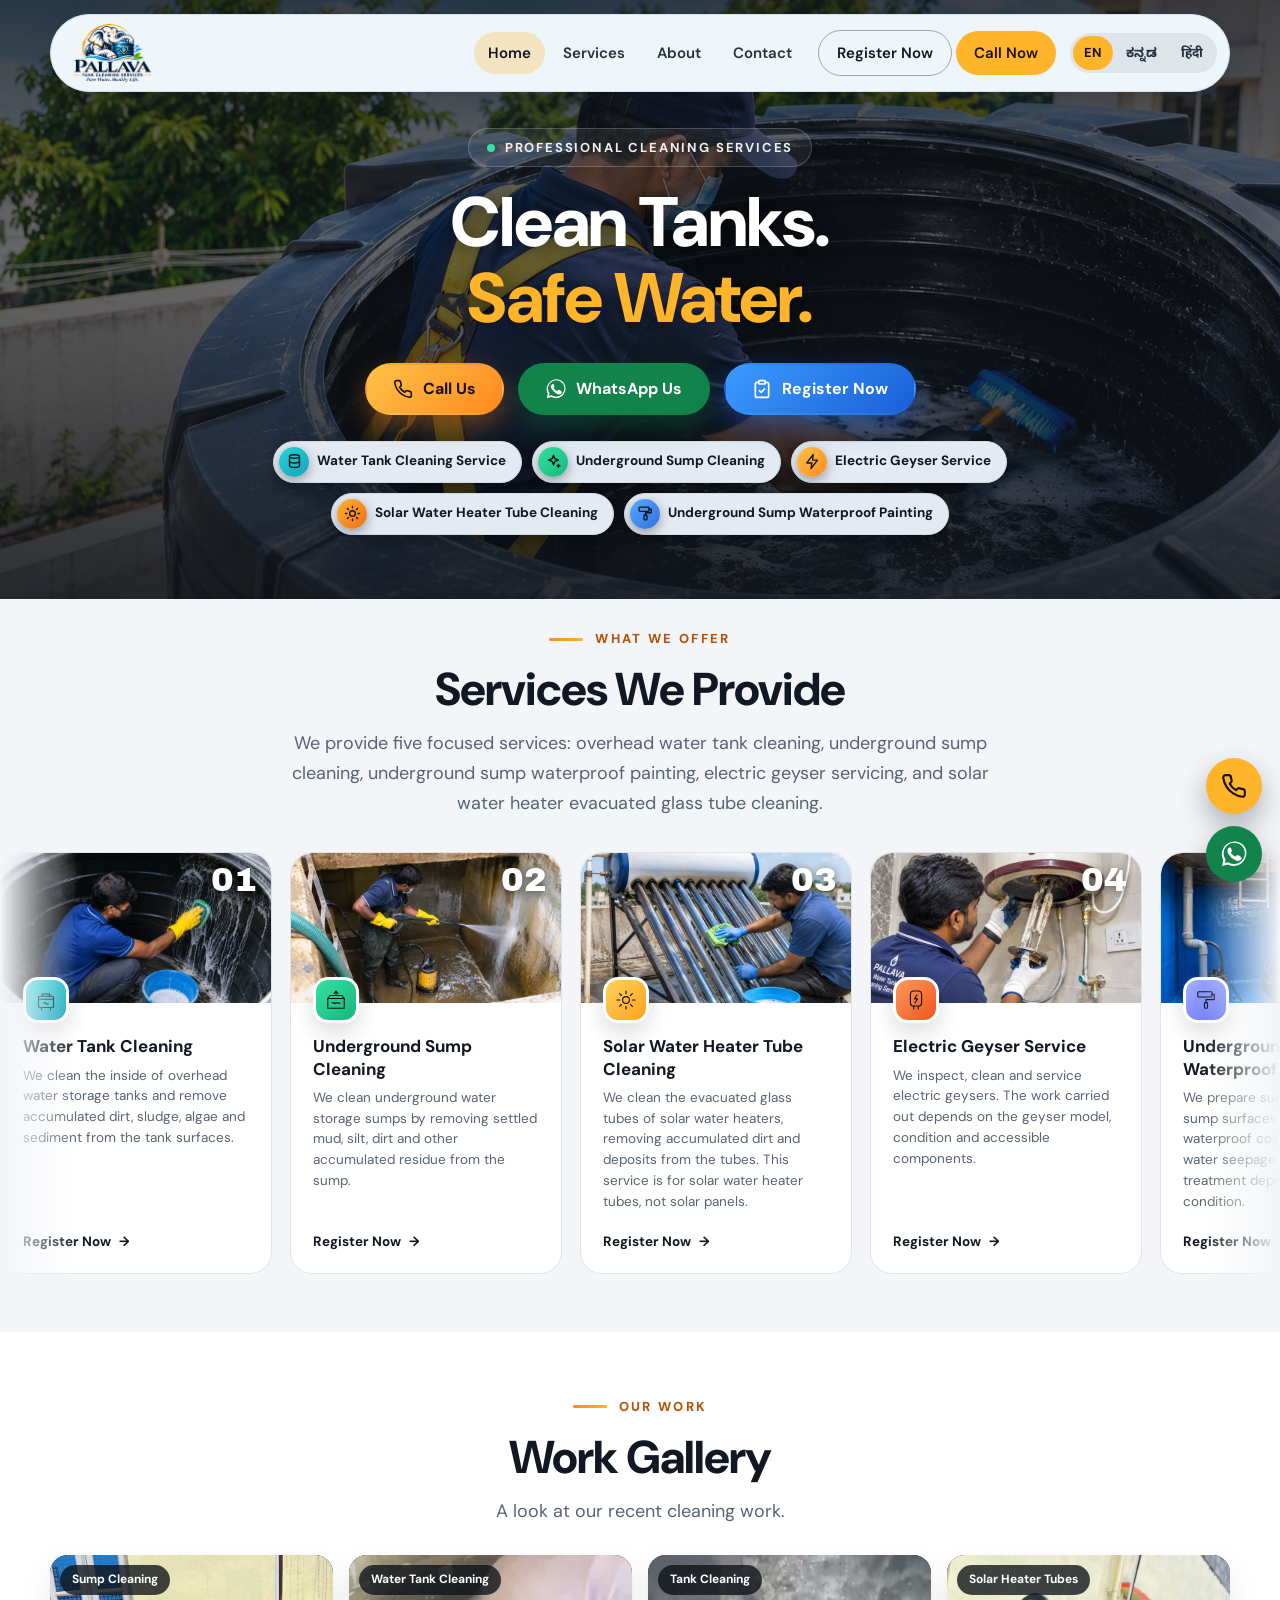
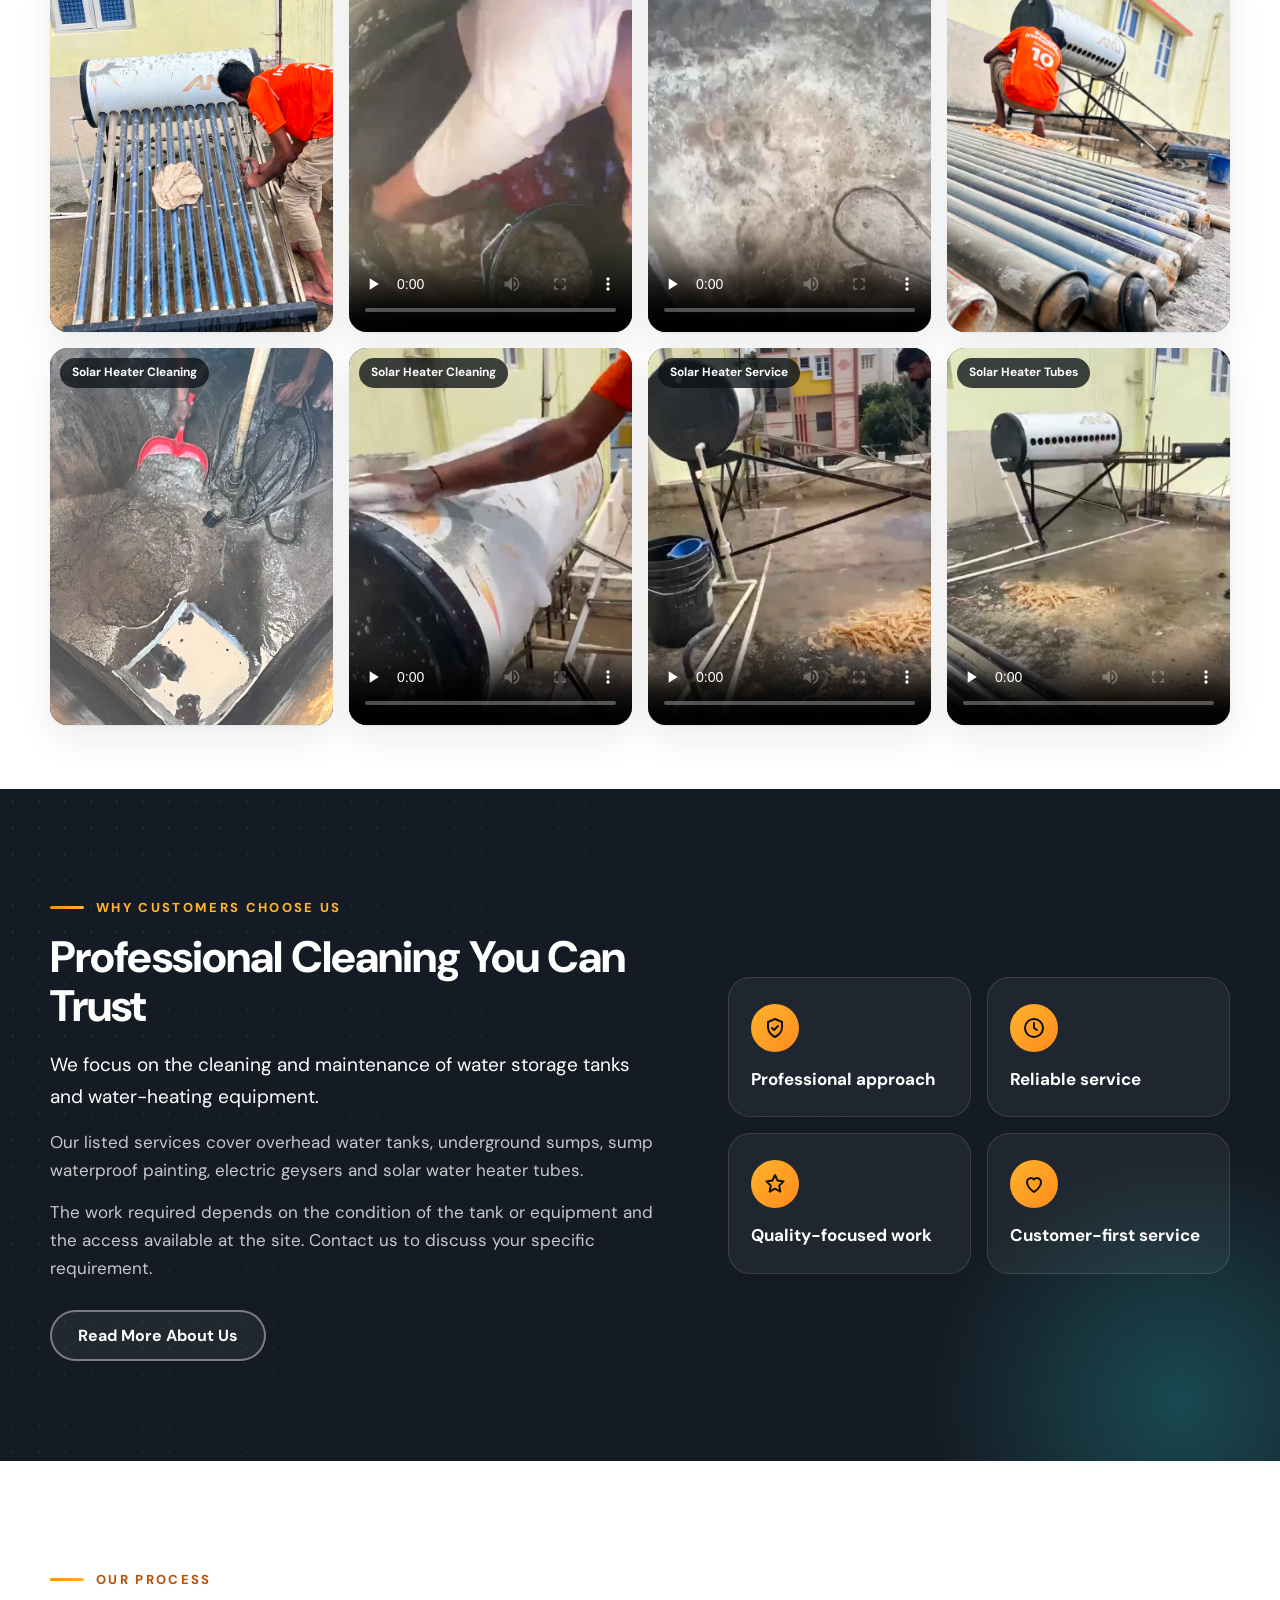
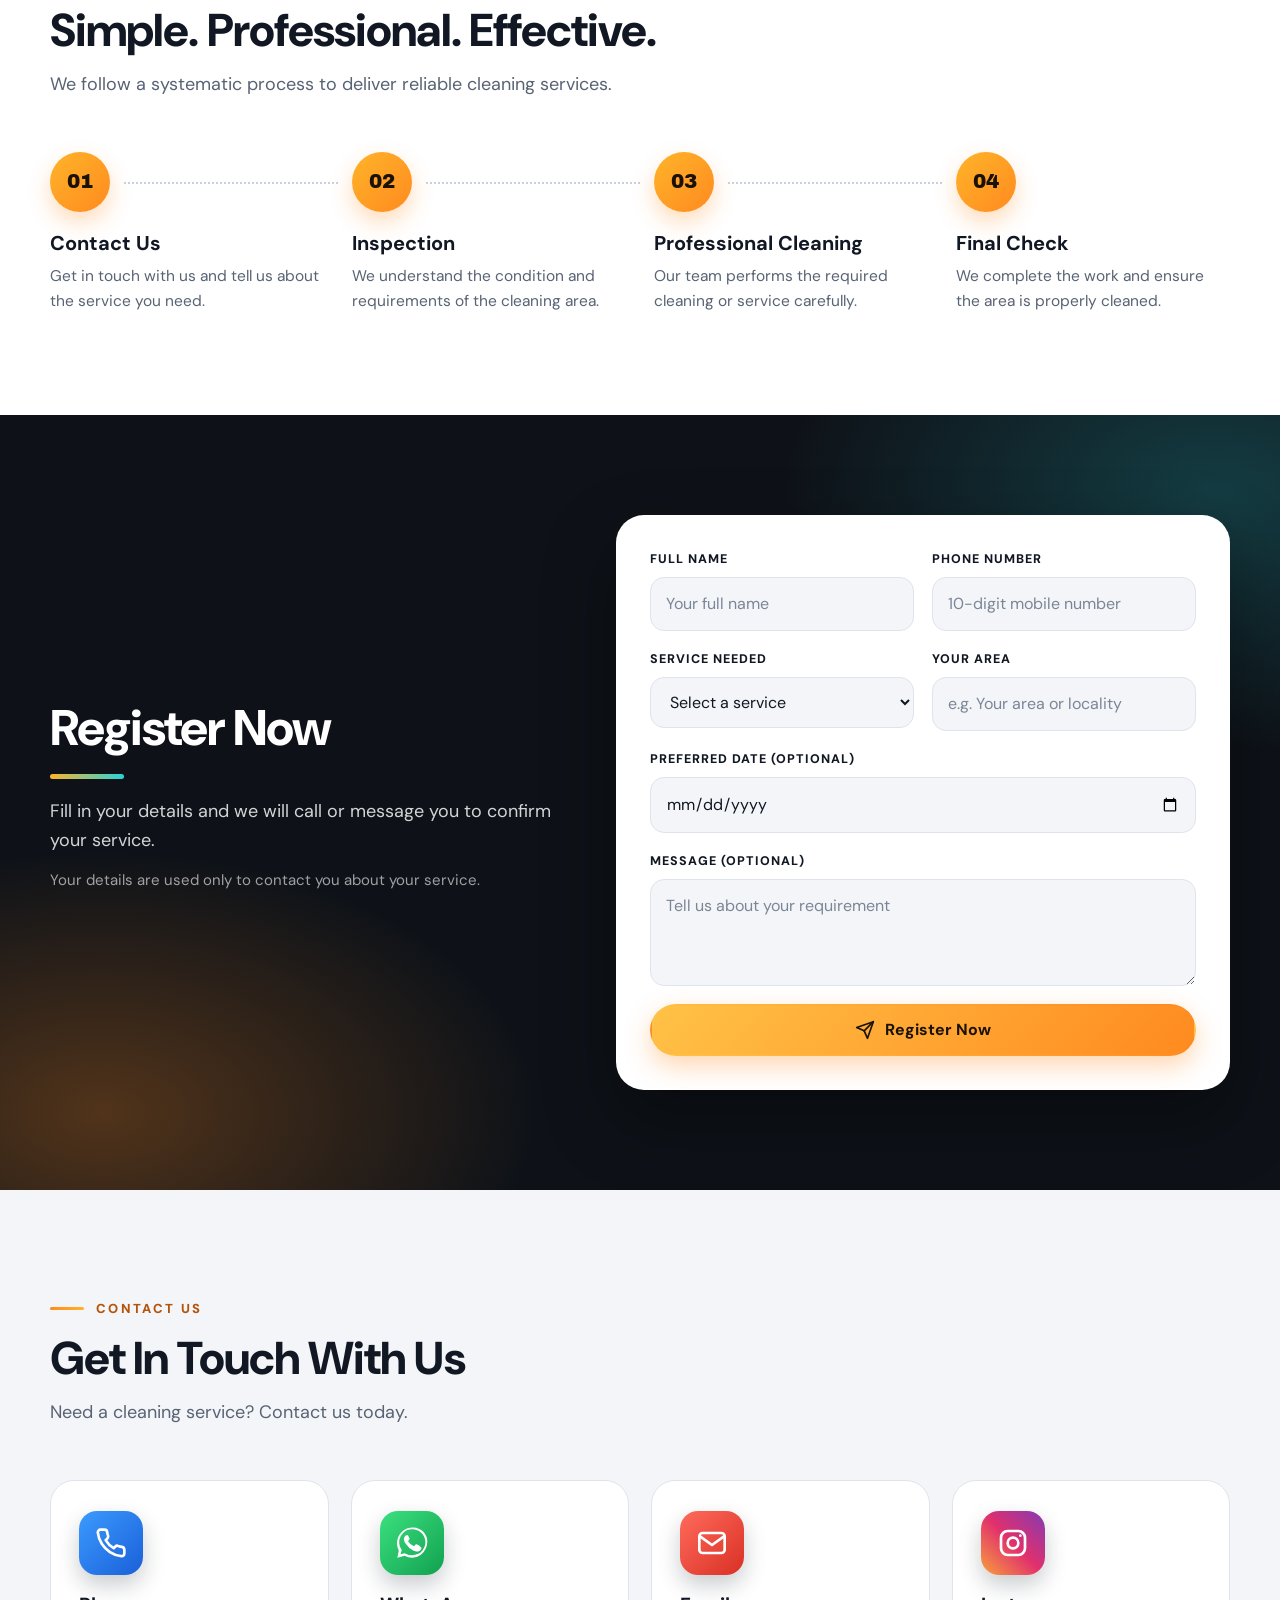
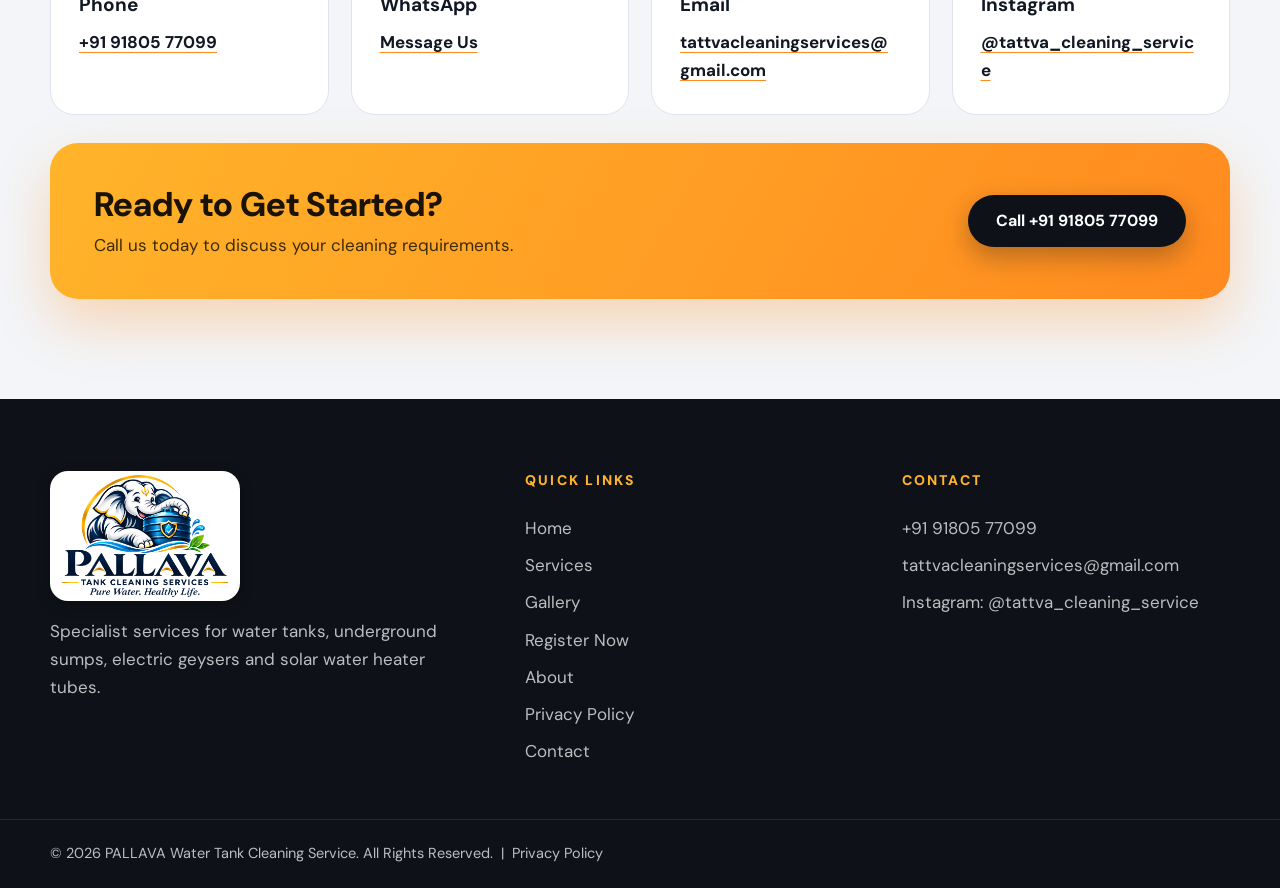
==== index.html @ 0302c642 "Add files via upload" ====
<!DOCTYPE html>
<html lang="en">
<head>
    <meta charset="UTF-8">
    <meta name="viewport" content="width=device-width, initial-scale=1.0">
    <title>Water Tank &amp; Sump Cleaning | PALLAVA Water Tank Cleaning Service</title>
    <meta name="description" content="PALLAVA provides five services: overhead water tank cleaning, underground sump cleaning, underground sump waterproof painting, electric geyser service, and evacuated glass tube solar water heater cleaning.">
    <link rel="canonical" href="https://pallavawatertankcleaningservice.in/">
    <meta name="theme-color" content="#0e1218">
    <link rel="preconnect" href="https://fonts.googleapis.com"><link rel="preconnect" href="https://fonts.gstatic.com" crossorigin>
    <link href="https://fonts.googleapis.com/css2?family=Archivo+Black&family=DM+Sans:opsz,wght@9..40,400;500;600;700;800&family=Noto+Sans+Kannada:wght@400;500;600;700;800&family=Noto+Sans+Devanagari:wght@400;500;600;700;800&display=swap" rel="stylesheet">
    <meta property="og:type" content="website">
    <meta property="og:site_name" content="PALLAVA Water Tank Cleaning Service">
    <meta property="og:title" content="Water Tank &amp; Sump Cleaning | PALLAVA Water Tank Cleaning Service">
    <meta property="og:description" content="PALLAVA provides five services: overhead water tank cleaning, underground sump cleaning, underground sump waterproof painting, electric geyser service, and evacuated glass tube solar water heater cleaning.">
    <meta property="og:url" content="https://pallavawatertankcleaningservice.in/">
    <meta property="og:image" content="https://pallavawatertankcleaningservice.in/og-image.jpg">
    <meta name="twitter:card" content="summary_large_image">
    <link rel="icon" href="favicon.svg" type="image/svg+xml">
    <link rel="icon" href="favicon.ico" sizes="48x48">
    <link rel="icon" href="favicon.png" type="image/png" sizes="192x192">
    <link rel="apple-touch-icon" href="favicon.png">
    <link rel="stylesheet" href="style.css">
    <script>document.documentElement.className += " js";</script>
</head>
<body>

<div class="scroll-progress" aria-hidden="true"></div>

<header class="header" id="header">
    <div class="nav-wrap">
        <a href="#home" class="brand" aria-label="PALLAVA Water Tank Cleaning Service - Home">
            <img class="brand-logo" src="logo_1.png" alt="PALLAVA Tank Cleaning Services - Pure Water. Healthy Life.">
        </a>
        <nav class="navigation" id="navigation">
            <a href="#home" class="nav-link">Home</a>
            <a href="#services" class="nav-link">Services</a>
            <a href="about.html" class="nav-link">About</a>
            <a href="#contact" class="nav-link">Contact</a>
            <a href="#register" class="nav-button nav-outline">Register Now</a>
            <a href="tel:+919180577099" class="nav-button nav-call">Call Now</a>
        </nav>
        <div class="lang-switch" role="group" aria-label="Language">
            <button type="button" data-lang="en" aria-pressed="true" lang="en">EN</button>
            <button type="button" data-lang="kn" aria-pressed="false" lang="kn">ಕನ್ನಡ</button>
            <button type="button" data-lang="hi" aria-pressed="false" lang="hi">हिंदी</button>
        </div>
        <button class="menu-button" id="menuButton" aria-expanded="false" aria-label="Toggle navigation">
            <span></span><span></span><span></span>
        </button>
    </div>
</header>

<main>

    <!-- HERO (photo banner) -->
    <section class="hero" id="home">
        <div class="container hero-inner">
            <span class="hero-badge">Professional Cleaning Services</span>
            <h1>Clean Tanks.<br><span class="grad">Safe Water.</span></h1>
            <div class="hero-buttons">
                <a href="tel:+919180577099" class="btn btn-amber"><svg viewBox="0 0 24 24" fill="none" stroke="currentColor" stroke-width="2" stroke-linecap="round" stroke-linejoin="round"><path d="M22 16.9v3a2 2 0 0 1-2.2 2 19.8 19.8 0 0 1-8.6-3.1 19.5 19.5 0 0 1-6-6A19.8 19.8 0 0 1 2.1 4.2 2 2 0 0 1 4.1 2h3a2 2 0 0 1 2 1.7c.1 1 .4 1.9.7 2.8a2 2 0 0 1-.5 2.1L8 9.9a16 16 0 0 0 6 6l1.3-1.3a2 2 0 0 1 2.1-.4c.9.3 1.8.6 2.8.7a2 2 0 0 1 1.7 2z"/></svg>Call Us</a>
                <a href="https://wa.me/919180577099?text=Hello%2C%20I%20need%20a%20cleaning%20service." target="_blank" rel="noopener" class="btn btn-wa"><svg viewBox="0 0 24 24" fill="currentColor"><path d="M20.5 3.5A11.8 11.8 0 0 0 2.1 17.7L1 23l5.4-1.4a11.8 11.8 0 0 0 5.6 1.4h.1A11.8 11.8 0 0 0 20.5 3.5zM12 21.2a9.8 9.8 0 0 1-5-1.4l-.4-.2-3.2.8.9-3.1-.2-.4a9.8 9.8 0 1 1 7.9 4.3zm5.4-7.3c-.3-.1-1.7-.8-2-.9s-.5-.1-.7.1-.8.9-.9 1.1-.3.2-.6.1a8 8 0 0 1-4-3.5c-.3-.5.3-.5.9-1.6.1-.2 0-.4 0-.5l-.9-2.1c-.2-.5-.4-.5-.7-.5h-.6a1.2 1.2 0 0 0-.9.4 3.7 3.7 0 0 0-1.1 2.7 6.4 6.4 0 0 0 1.4 3.4 14.7 14.7 0 0 0 5.6 5c2 .8 2.8.9 3.8.7a3.2 3.2 0 0 0 2.1-1.5 2.6 2.6 0 0 0 .2-1.5c-.1-.1-.3-.2-.6-.3z"/></svg>WhatsApp Us</a>
                <a href="#register" class="btn btn-line"><svg viewBox="0 0 24 24" fill="none" stroke="currentColor" stroke-width="2" stroke-linecap="round" stroke-linejoin="round" aria-hidden="true"><path d="M16 4h2a2 2 0 0 1 2 2v14a2 2 0 0 1-2 2H6a2 2 0 0 1-2-2V6a2 2 0 0 1 2-2h2"/><rect x="8" y="2" width="8" height="4" rx="1"/><path d="M9 14l2 2 4-4"/></svg>Register Now</a>
            </div>
            <ul class="hero-services">
                <li><span class="hs-icon" style="--c1:#27d3d8;--c2:#14a3b8"><svg viewBox="0 0 24 24" fill="none" stroke="currentColor" stroke-width="2" stroke-linecap="round" stroke-linejoin="round" aria-hidden="true"><ellipse cx="12" cy="5" rx="7" ry="2.5"/><path d="M5 5v13c0 1.4 3.1 2.5 7 2.5s7-1.1 7-2.5V5"/><path d="M5 11.5c0 1.4 3.1 2.5 7 2.5s7-1.1 7-2.5"/></svg></span><span>Water Tank Cleaning Service</span></li>
                <li><span class="hs-icon" style="--c1:#35e0a1;--c2:#14b87a"><svg viewBox="0 0 24 24" fill="none" stroke="currentColor" stroke-width="2" stroke-linecap="round" stroke-linejoin="round" aria-hidden="true"><path d="M12 3l1.9 5.1L19 10l-5.1 1.9L12 17l-1.9-5.1L5 10l5.1-1.9z"/><path d="M19 16v4M17 18h4"/></svg></span><span>Underground Sump Cleaning</span></li>
                <li><span class="hs-icon" style="--c1:#ffc247;--c2:#ff8a1f"><svg viewBox="0 0 24 24" fill="none" stroke="currentColor" stroke-width="2" stroke-linecap="round" stroke-linejoin="round" aria-hidden="true"><path d="M13 2L4 14h7l-1 8 9-12h-7z"/></svg></span><span>Electric Geyser Service</span></li>
                <li><span class="hs-icon" style="--c1:#ffb42a;--c2:#f26b1d"><svg viewBox="0 0 24 24" fill="none" stroke="currentColor" stroke-width="2" stroke-linecap="round" stroke-linejoin="round" aria-hidden="true"><circle cx="12" cy="12" r="4"/><path d="M12 2v2M12 20v2M4.9 4.9l1.4 1.4M17.7 17.7l1.4 1.4M2 12h2M20 12h2M4.9 19.1l1.4-1.4M17.7 6.3l1.4-1.4"/></svg></span><span>Solar Water Heater Tube Cleaning</span></li>
                <li><span class="hs-icon" style="--c1:#5aa9ff;--c2:#2f6fe0"><svg viewBox="0 0 24 24" fill="none" stroke="currentColor" stroke-width="2" stroke-linecap="round" stroke-linejoin="round" aria-hidden="true"><rect x="3" y="3" width="14" height="6" rx="1.5"/><path d="M17 6h3v5h-8v3"/><rect x="10" y="14" width="4" height="7" rx="1"/></svg></span><span>Underground Sump Waterproof Painting</span></li>
            </ul>
        </div>
    </section>

    <!-- SERVICES -->
    <section class="section services" id="services">
        <div class="container">
            <div class="section-head center reveal">
                <span class="eyebrow">What We Offer</span>
                <h2>Services We Provide</h2>
                <p>We provide five focused services: overhead water tank cleaning, underground sump cleaning, underground sump waterproof painting, electric geyser servicing, and solar water heater evacuated glass tube cleaning.</p>
            </div>
        </div>
        <div class="svc-marquee">
            <div class="svc-track">
                <div class="svc-set">
                <a href="#register" class="svc-card c-tank" data-service="Water Tank Cleaning">
                    <img class="svc-photo" src="svc-water-tank.jpg" alt="Cleaning the inside of a water tank" loading="lazy">
                    <span class="svc-num" aria-hidden="true">01</span>
                    <span class="svc-tile"><svg viewBox="0 0 64 64" fill="none" stroke="currentColor" stroke-width="3" stroke-linecap="round" stroke-linejoin="round" aria-hidden="true"><rect x="12" y="22" width="40" height="30" rx="3"/><path d="M12 30h40M22 22v-6h20v6M20 52v6M44 52v6"/><path d="M26 41c2-3 4-3 6 0s4 3 6 0"/></svg></span>
                    <h3>Water Tank Cleaning</h3>
                    <p>We clean the inside of overhead water storage tanks and remove accumulated dirt, sludge, algae and sediment from the tank surfaces.</p>
                    <span class="svc-link">Register Now</span>
                </a>
                <a href="#register" class="svc-card c-sump" data-service="Underground Sump Cleaning">
                    <img class="svc-photo" src="svc-sump.jpg" alt="Pressure-washing an underground sump" loading="lazy">
                    <span class="svc-num" aria-hidden="true">02</span>
                    <span class="svc-tile"><svg viewBox="0 0 64 64" fill="none" stroke="currentColor" stroke-width="3" stroke-linecap="round" stroke-linejoin="round" aria-hidden="true"><path d="M10 28h44v26H10z"/><path d="M10 28l6-8h32l6 8"/><path d="M22 40c3-4 6 4 10 0s6 4 10 0"/><path d="M32 8v12M27 14l5-6 5 6"/></svg></span>
                    <h3>Underground Sump Cleaning</h3>
                    <p>We clean underground water storage sumps by removing settled mud, silt, dirt and other accumulated residue from the sump.</p>
                    <span class="svc-link">Register Now</span>
                </a>
                <a href="#register" class="svc-card c-solar" data-service="Solar Water Heater Tube Cleaning">
                    <img class="svc-photo" src="svc-solar.jpg" alt="Cleaning solar water heater tubes" loading="lazy">
                    <span class="svc-num" aria-hidden="true">03</span>
                    <span class="svc-tile"><svg viewBox="0 0 64 64" fill="none" stroke="currentColor" stroke-width="3" stroke-linecap="round" stroke-linejoin="round" aria-hidden="true"><circle cx="32" cy="32" r="9"/><path d="M32 8v7M32 49v7M8 32h7M49 32h7M15 15l5 5M44 44l5 5M49 15l-5 5M20 44l-5 5"/></svg></span>
                    <h3>Solar Water Heater Tube Cleaning</h3>
                    <p>We clean the evacuated glass tubes of solar water heaters, removing accumulated dirt and deposits from the tubes. This service is for solar water heater tubes, not solar panels.</p>
                    <span class="svc-link">Register Now</span>
                </a>
                <a href="#register" class="svc-card c-geyser" data-service="Electric Geyser Service">
                    <img class="svc-photo" src="svc-geyser.jpg" alt="Removing scale from an electric geyser element" loading="lazy">
                    <span class="svc-num" aria-hidden="true">04</span>
                    <span class="svc-tile"><svg viewBox="0 0 64 64" fill="none" stroke="currentColor" stroke-width="3" stroke-linecap="round" stroke-linejoin="round" aria-hidden="true"><rect x="17" y="8" width="30" height="40" rx="9"/><path d="M26 48v8M38 48v8"/><path d="M35 18l-7 11h8l-7 11"/></svg></span>
                    <h3>Electric Geyser Service</h3>
                    <p>We inspect, clean and service electric geysers. The work carried out depends on the geyser model, condition and accessible components.</p>
                    <span class="svc-link">Register Now</span>
                </a>
                <a href="#register" class="svc-card c-paint" data-service="Underground Sump Waterproof Painting">
                    <img class="svc-photo" src="svc-waterproof.jpg" alt="Waterproof coating inside a sump" loading="lazy">
                    <span class="svc-num" aria-hidden="true">05</span>
                    <span class="svc-tile"><svg viewBox="0 0 64 64" fill="none" stroke="currentColor" stroke-width="3" stroke-linecap="round" stroke-linejoin="round" aria-hidden="true"><rect x="10" y="10" width="38" height="14" rx="3"/><path d="M48 17h6v14H32v8"/><rect x="28" y="39" width="8" height="15" rx="2"/></svg></span>
                    <h3>Underground Sump Waterproof Painting</h3>
                    <p>We prepare suitable underground sump surfaces and apply a suitable waterproof coating to help reduce water seepage. The required treatment depends on the sump condition.</p>
                    <span class="svc-link">Register Now</span>
                </a>
                </div>
                <div class="svc-set" aria-hidden="true">
                <a href="#register" tabindex="-1" class="svc-card c-tank" data-service="Water Tank Cleaning">
                    <img class="svc-photo" src="svc-water-tank.jpg" alt="" loading="lazy">
                    <span class="svc-num" aria-hidden="true">01</span>
                    <span class="svc-tile"><svg viewBox="0 0 64 64" fill="none" stroke="currentColor" stroke-width="3" stroke-linecap="round" stroke-linejoin="round" aria-hidden="true"><rect x="12" y="22" width="40" height="30" rx="3"/><path d="M12 30h40M22 22v-6h20v6M20 52v6M44 52v6"/><path d="M26 41c2-3 4-3 6 0s4 3 6 0"/></svg></span>
                    <h3>Water Tank Cleaning</h3>
                    <p>We clean the inside of overhead water storage tanks and remove accumulated dirt, sludge, algae and sediment from the tank surfaces.</p>
                    <span class="svc-link">Register Now</span>
                </a>
                <a href="#register" tabindex="-1" class="svc-card c-sump" data-service="Underground Sump Cleaning">
                    <img class="svc-photo" src="svc-sump.jpg" alt="" loading="lazy">
                    <span class="svc-num" aria-hidden="true">02</span>
                    <span class="svc-tile"><svg viewBox="0 0 64 64" fill="none" stroke="currentColor" stroke-width="3" stroke-linecap="round" stroke-linejoin="round" aria-hidden="true"><path d="M10 28h44v26H10z"/><path d="M10 28l6-8h32l6 8"/><path d="M22 40c3-4 6 4 10 0s6 4 10 0"/><path d="M32 8v12M27 14l5-6 5 6"/></svg></span>
                    <h3>Underground Sump Cleaning</h3>
                    <p>We clean underground water storage sumps by removing settled mud, silt, dirt and other accumulated residue from the sump.</p>
                    <span class="svc-link">Register Now</span>
                </a>
                <a href="#register" tabindex="-1" class="svc-card c-solar" data-service="Solar Water Heater Tube Cleaning">
                    <img class="svc-photo" src="svc-solar.jpg" alt="" loading="lazy">
                    <span class="svc-num" aria-hidden="true">03</span>
                    <span class="svc-tile"><svg viewBox="0 0 64 64" fill="none" stroke="currentColor" stroke-width="3" stroke-linecap="round" stroke-linejoin="round" aria-hidden="true"><circle cx="32" cy="32" r="9"/><path d="M32 8v7M32 49v7M8 32h7M49 32h7M15 15l5 5M44 44l5 5M49 15l-5 5M20 44l-5 5"/></svg></span>
                    <h3>Solar Water Heater Tube Cleaning</h3>
                    <p>We clean the evacuated glass tubes of solar water heaters, removing accumulated dirt and deposits from the tubes. This service is for solar water heater tubes, not solar panels.</p>
                    <span class="svc-link">Register Now</span>
                </a>
                <a href="#register" tabindex="-1" class="svc-card c-geyser" data-service="Electric Geyser Service">
                    <img class="svc-photo" src="svc-geyser.jpg" alt="" loading="lazy">
                    <span class="svc-num" aria-hidden="true">04</span>
                    <span class="svc-tile"><svg viewBox="0 0 64 64" fill="none" stroke="currentColor" stroke-width="3" stroke-linecap="round" stroke-linejoin="round" aria-hidden="true"><rect x="17" y="8" width="30" height="40" rx="9"/><path d="M26 48v8M38 48v8"/><path d="M35 18l-7 11h8l-7 11"/></svg></span>
                    <h3>Electric Geyser Service</h3>
                    <p>We inspect, clean and service electric geysers. The work carried out depends on the geyser model, condition and accessible components.</p>
                    <span class="svc-link">Register Now</span>
                </a>
                <a href="#register" tabindex="-1" class="svc-card c-paint" data-service="Underground Sump Waterproof Painting">
                    <img class="svc-photo" src="svc-waterproof.jpg" alt="" loading="lazy">
                    <span class="svc-num" aria-hidden="true">05</span>
                    <span class="svc-tile"><svg viewBox="0 0 64 64" fill="none" stroke="currentColor" stroke-width="3" stroke-linecap="round" stroke-linejoin="round" aria-hidden="true"><rect x="10" y="10" width="38" height="14" rx="3"/><path d="M48 17h6v14H32v8"/><rect x="28" y="39" width="8" height="15" rx="2"/></svg></span>
                    <h3>Underground Sump Waterproof Painting</h3>
                    <p>We prepare suitable underground sump surfaces and apply a suitable waterproof coating to help reduce water seepage. The required treatment depends on the sump condition.</p>
                    <span class="svc-link">Register Now</span>
                </a>
                </div>
            </div>
        </div>
    </section>

    <!-- GALLERY -->
    <section class="section gallery" id="gallery">
        <div class="container">
            <div class="section-head center">
                <span class="eyebrow">Our Work</span>
                <h2>Work Gallery</h2>
                <p>A look at our recent cleaning work.</p>
            </div>
            <div class="gal-grid">
                <figure class="gal-item"><img src="photo-1.jpg" alt="Sump cleaning in progress" loading="lazy"><figcaption>Sump Cleaning</figcaption></figure>
                <figure class="gal-item"><video controls playsinline preload="none" poster="video-4-poster.jpg"><source src="video-4.mp4" type="video/mp4"></video><figcaption>Water Tank Cleaning</figcaption></figure>
                <figure class="gal-item"><video controls playsinline preload="none" poster="video-5-poster.jpg"><source src="video-5.mp4" type="video/mp4"></video><figcaption>Tank Cleaning</figcaption></figure>
                <figure class="gal-item"><img src="photo-2.jpg" alt="Solar water heater tubes removed for cleaning" loading="lazy"><figcaption>Solar Heater Tubes</figcaption></figure>
                <figure class="gal-item"><img src="photo-3.jpg" alt="Cleaning solar water heater tubes" loading="lazy"><figcaption>Solar Heater Cleaning</figcaption></figure>
                <figure class="gal-item"><video controls playsinline preload="none" poster="video-1-poster.jpg"><source src="video-1.mp4" type="video/mp4"></video><figcaption>Solar Heater Cleaning</figcaption></figure>
                <figure class="gal-item"><video controls playsinline preload="none" poster="video-2-poster.jpg"><source src="video-2.mp4" type="video/mp4"></video><figcaption>Solar Heater Service</figcaption></figure>
                <figure class="gal-item"><video controls playsinline preload="none" poster="video-3-poster.jpg"><source src="video-3.mp4" type="video/mp4"></video><figcaption>Solar Heater Tubes</figcaption></figure>
            </div>
        </div>
    </section>
    <div class="lightbox" id="lightbox" hidden><img alt=""><button type="button" class="lb-close" aria-label="Close">&times;</button></div>

    <!-- WHY US -->
    <section class="section why" id="why">
        <div class="container why-grid">
            <div class="why-copy reveal">
                <span class="eyebrow light">Why customers choose us</span>
                <h2>Professional Cleaning You Can Trust</h2>
                <p class="lead">We focus on the cleaning and maintenance of water storage tanks and water-heating equipment.</p>
                <p>Our listed services cover overhead water tanks, underground sumps, sump waterproof painting, electric geysers and solar water heater tubes.</p>
                <p>The work required depends on the condition of the tank or equipment and the access available at the site. Contact us to discuss your specific requirement.</p>
                <a href="about.html" class="btn btn-line">Read More About Us</a>
            </div>
            <ul class="why-tiles" data-stagger>
                    <li><span class="why-ico"><svg viewBox="0 0 24 24" fill="none" stroke="currentColor" stroke-width="2" stroke-linecap="round" stroke-linejoin="round" aria-hidden="true"><path d="M12 3l7 3v5c0 4.5-3 8-7 10-4-2-7-5.5-7-10V6l7-3z"/><path d="M9 12l2 2 4-4"/></svg></span><span class="why-label">Professional approach</span></li>
                    <li><span class="why-ico"><svg viewBox="0 0 24 24" fill="none" stroke="currentColor" stroke-width="2" stroke-linecap="round" stroke-linejoin="round" aria-hidden="true"><circle cx="12" cy="12" r="9"/><path d="M12 7v5l3 2"/></svg></span><span class="why-label">Reliable service</span></li>
                    <li><span class="why-ico"><svg viewBox="0 0 24 24" fill="none" stroke="currentColor" stroke-width="2" stroke-linecap="round" stroke-linejoin="round" aria-hidden="true"><path d="M12 3l2.6 5.6 6 .8-4.4 4.2 1.1 6L12 16.7 6.7 19.6l1.1-6L3.4 9.4l6-.8L12 3z"/></svg></span><span class="why-label">Quality-focused work</span></li>
                    <li><span class="why-ico"><svg viewBox="0 0 24 24" fill="none" stroke="currentColor" stroke-width="2" stroke-linecap="round" stroke-linejoin="round" aria-hidden="true"><path d="M12 20s-7-4.5-7-10a4 4 0 0 1 7-2.5A4 4 0 0 1 19 10c0 5.5-7 10-7 10z"/></svg></span><span class="why-label">Customer-first service</span></li>
            </ul>
        </div>
    </section>

    <!-- PROCESS -->
    <section class="section process" id="process">
        <div class="container">
            <div class="section-head reveal">
                <span class="eyebrow">Our Process</span>
                <h2>Simple. Professional. Effective.</h2>
                <p>We follow a systematic process to deliver reliable cleaning services.</p>
            </div>
            <ol class="steps" data-stagger>
                <li class="step"><h3>Contact Us</h3><p>Get in touch with us and tell us about the service you need.</p></li>
                <li class="step"><h3>Inspection</h3><p>We understand the condition and requirements of the cleaning area.</p></li>
                <li class="step"><h3>Professional Cleaning</h3><p>Our team performs the required cleaning or service carefully.</p></li>
                <li class="step"><h3>Final Check</h3><p>We complete the work and ensure the area is properly cleaned.</p></li>
            </ol>
        </div>
    </section>

    <!-- REGISTER -->
    <section class="section register" id="register">
        <div class="container register-grid">
            <div class="register-copy reveal">
                <h2>Register Now</h2>
                <p>Fill in your details and we will call or message you to confirm your service.</p>
                <p class="register-note">Your details are used only to contact you about your service.</p>
            </div>
            <div class="register-card reveal">
                <form id="registerForm" class="register-form" autocomplete="on" onsubmit="return false;">
                    <div class="field">
                        <label for="regName">Full Name</label>
                        <input id="regName" name="name" type="text" placeholder="Your full name" required autocomplete="name">
                    </div>
                    <div class="field">
                        <label for="regPhone">Phone Number</label>
                        <input id="regPhone" name="phone" type="tel" inputmode="tel" placeholder="10-digit mobile number" required pattern="(\+?91 ?)?[6-9][0-9]{9}" autocomplete="tel">
                    </div>
                    <div class="field">
                        <label for="regService">Service Needed</label>
                        <select id="regService" name="service" required>
                            <option value="" disabled selected>Select a service</option>
                            <option value="Water Tank Cleaning">Water Tank Cleaning</option>
                            <option value="Underground Sump Cleaning">Underground Sump Cleaning</option>
                            <option value="Solar Water Heater Tube Cleaning">Solar Water Heater Tube Cleaning</option>
                            <option value="Electric Geyser Service">Electric Geyser Service</option>
                            <option value="Underground Sump Waterproof Painting">Underground Sump Waterproof Painting</option>
                        </select>
                    </div>
                    <div class="field">
                        <label for="regArea">Your Area</label>
                        <input id="regArea" name="area" type="text" placeholder="e.g. Your area or locality" required autocomplete="address-level2">
                    </div>
                    <div class="field field-full">
                        <label for="regDate">Preferred Date (optional)</label>
                        <input id="regDate" name="date" type="date">
                    </div>
                    <div class="field field-full">
                        <label for="regMessage">Message (optional)</label>
                        <textarea id="regMessage" name="message" rows="3" placeholder="Tell us about your requirement"></textarea>
                    </div>
                    <div class="hp" aria-hidden="true" data-i18n-skip><label>Website<input type="text" name="website" tabindex="-1" autocomplete="off"></label></div>
                    <button type="submit" class="btn btn-amber register-submit"><svg viewBox="0 0 24 24" fill="none" stroke="currentColor" stroke-width="2" stroke-linecap="round" stroke-linejoin="round" aria-hidden="true"><path d="M22 2 11 13"/><path d="M22 2l-7 20-4-9-9-4 20-7z"/></svg>Register Now</button>
                    <div class="form-success" id="registerDone" role="status" hidden>
                        <span>Thank you! Your registration has been received. We will contact you soon.</span>
                    </div>
                    <div class="form-error" id="registerError" role="alert" hidden>
                        <span>Sorry, we could not send your details. Please try again or call us.</span>
                        <a href="tel:+919180577099">Call +91 91805 77099</a>
                    </div>
                </form>
            </div>
        </div>
    </section>

    <!-- CONTACT -->
    <section class="section contact" id="contact">
        <div class="container">
            <div class="section-head reveal">
                <span class="eyebrow">Contact Us</span>
                <h2>Get In Touch With Us</h2>
                <p>Need a cleaning service? Contact us today.</p>
            </div>
            <div class="contact-grid" data-stagger>
                <div class="contact-card">
                    <div class="contact-icon ci-phone"><svg viewBox="0 0 24 24" fill="none" stroke="currentColor" stroke-width="2" stroke-linecap="round" stroke-linejoin="round" aria-hidden="true"><path d="M22 16.9v3a2 2 0 0 1-2.2 2 19.8 19.8 0 0 1-8.6-3.1 19.5 19.5 0 0 1-6-6A19.8 19.8 0 0 1 2.1 4.2 2 2 0 0 1 4.1 2h3a2 2 0 0 1 2 1.7c.1 1 .4 1.9.7 2.8a2 2 0 0 1-.5 2.1L8 9.9a16 16 0 0 0 6 6l1.3-1.3a2 2 0 0 1 2.1-.4c.9.3 1.8.6 2.8.7a2 2 0 0 1 1.7 2z"/></svg></div>
                    <h3>Phone</h3>
                    <a href="tel:+919180577099">+91 91805 77099</a>
                </div>
                <div class="contact-card">
                    <div class="contact-icon ci-wa"><svg viewBox="0 0 24 24" fill="currentColor" aria-hidden="true"><path d="M20.5 3.5A11.8 11.8 0 0 0 2.1 17.7L1 23l5.4-1.4a11.8 11.8 0 0 0 5.6 1.4h.1A11.8 11.8 0 0 0 20.5 3.5zM12 21.2a9.8 9.8 0 0 1-5-1.4l-.4-.2-3.2.8.9-3.1-.2-.4a9.8 9.8 0 1 1 7.9 4.3zm5.4-7.3c-.3-.1-1.7-.8-2-.9s-.5-.1-.7.1-.8.9-.9 1.1-.3.2-.6.1a8 8 0 0 1-4-3.5c-.3-.5.3-.5.9-1.6.1-.2 0-.4 0-.5l-.9-2.1c-.2-.5-.4-.5-.7-.5h-.6a1.2 1.2 0 0 0-.9.4 3.7 3.7 0 0 0-1.1 2.7 6.4 6.4 0 0 0 1.4 3.4 14.7 14.7 0 0 0 5.6 5c2 .8 2.8.9 3.8.7a3.2 3.2 0 0 0 2.1-1.5 2.6 2.6 0 0 0 .2-1.5c-.1-.1-.3-.2-.6-.3z"/></svg></div>
                    <h3>WhatsApp</h3>
                    <a href="https://wa.me/919180577099" target="_blank" rel="noopener">Message Us</a>
                </div>
                <div class="contact-card">
                    <div class="contact-icon ci-mail"><svg viewBox="0 0 24 24" fill="none" stroke="currentColor" stroke-width="2" stroke-linecap="round" stroke-linejoin="round" aria-hidden="true"><rect x="2.5" y="4.5" width="19" height="15" rx="2.5"/><path d="M3 7l9 6.5L21 7"/></svg></div>
                    <h3>Email</h3>
                    <a href="mailto:tattvacleaningservices@gmail.com">tattvacleaningservices@<wbr>gmail.com</a>
                </div>
                <div class="contact-card">
                    <div class="contact-icon ci-ig"><svg viewBox="0 0 24 24" fill="none" stroke="currentColor" stroke-width="2" stroke-linecap="round" stroke-linejoin="round" aria-hidden="true"><rect x="3" y="3" width="18" height="18" rx="5"/><circle cx="12" cy="12" r="4"/><circle cx="17.5" cy="6.5" r="1" fill="currentColor" stroke="none"/></svg></div>
                    <h3>Instagram</h3>
                    <a href="https://www.instagram.com/tattva_cleaning_service/" target="_blank" rel="noopener">@tattva_cleaning_service</a>
                </div>
            </div>
            <div class="cta-band reveal">
                <div>
                    <h3>Ready to Get Started?</h3>
                    <p>Call us today to discuss your cleaning requirements.</p>
                </div>
                <a href="tel:+919180577099" class="btn btn-dark">Call +91 91805 77099</a>
            </div>
        </div>
    </section>

</main>

<footer class="footer">
    <div class="container footer-grid">
        <div>
            <a href="#home" class="brand" aria-label="PALLAVA Water Tank Cleaning Service - Home">
                <img class="brand-logo" src="logo_1.png" alt="PALLAVA Tank Cleaning Services - Pure Water. Healthy Life.">
            </a>
            <p>Specialist services for water tanks, underground sumps, electric geysers and solar water heater tubes.</p>
        </div>
        <div class="footer-links">
            <h3>Quick Links</h3>
            <a href="#home">Home</a>
            <a href="#services">Services</a>
            <a href="#gallery">Gallery</a>
            <a href="#register">Register Now</a>
            <a href="about.html">About</a>
            <a href="privacy.html">Privacy Policy</a>
            <a href="#contact">Contact</a>
        </div>
        <div class="footer-contact">
            <h3>Contact</h3>
            <a href="tel:+919180577099">+91 91805 77099</a>
            <a href="mailto:tattvacleaningservices@gmail.com">tattvacleaningservices@gmail.com</a>
            <a href="https://www.instagram.com/tattva_cleaning_service/" target="_blank" rel="noopener">Instagram: @tattva_cleaning_service</a>
        </div>
    </div>
    <div class="footer-bottom">
        <div class="container">
            <p>© 2026 PALLAVA Water Tank Cleaning Service. All Rights Reserved. &nbsp;|&nbsp; <a href="privacy.html">Privacy Policy</a></p>
        </div>
    </div>
</footer>

<div class="float-contact">
    <a href="tel:+919180577099" class="fc-call" aria-label="Call PALLAVA Water Tank Cleaning Service"><svg viewBox="0 0 24 24" fill="none" stroke="currentColor" stroke-width="2" stroke-linecap="round" stroke-linejoin="round"><path d="M22 16.9v3a2 2 0 0 1-2.2 2 19.8 19.8 0 0 1-8.6-3.1 19.5 19.5 0 0 1-6-6A19.8 19.8 0 0 1 2.1 4.2 2 2 0 0 1 4.1 2h3a2 2 0 0 1 2 1.7c.1 1 .4 1.9.7 2.8a2 2 0 0 1-.5 2.1L8 9.9a16 16 0 0 0 6 6l1.3-1.3a2 2 0 0 1 2.1-.4c.9.3 1.8.6 2.8.7a2 2 0 0 1 1.7 2z"/></svg></a>
    <a href="https://wa.me/919180577099" target="_blank" rel="noopener" class="fc-wa" aria-label="WhatsApp PALLAVA Water Tank Cleaning Service"><svg viewBox="0 0 24 24" fill="currentColor"><path d="M20.5 3.5A11.8 11.8 0 0 0 2.1 17.7L1 23l5.4-1.4a11.8 11.8 0 0 0 5.6 1.4h.1A11.8 11.8 0 0 0 20.5 3.5zM12 21.2a9.8 9.8 0 0 1-5-1.4l-.4-.2-3.2.8.9-3.1-.2-.4a9.8 9.8 0 1 1 7.9 4.3zm5.4-7.3c-.3-.1-1.7-.8-2-.9s-.5-.1-.7.1-.8.9-.9 1.1-.3.2-.6.1a8 8 0 0 1-4-3.5c-.3-.5.3-.5.9-1.6.1-.2 0-.4 0-.5l-.9-2.1c-.2-.5-.4-.5-.7-.5h-.6a1.2 1.2 0 0 0-.9.4 3.7 3.7 0 0 0-1.1 2.7 6.4 6.4 0 0 0 1.4 3.4 14.7 14.7 0 0 0 5.6 5c2 .8 2.8.9 3.8.7a3.2 3.2 0 0 0 2.1-1.5 2.6 2.6 0 0 0 .2-1.5c-.1-.1-.3-.2-.6-.3z"/></svg></a>
</div>

<script src="lang.js"></script>
<script src="script.js"></script>
</body>
</html>
---- style.css ----
/* =========================================================
   PALLAVA WATER TANK CLEANING SERVICE  -  website styles
   Look: charcoal + amber + aqua, bold display headings,
   floating menu bar, animated water hero (no photos).

   CHANGE THE COLOURS HERE (everything else follows):
========================================================= */

:root {
    --night:   #0e1218;      /* darkest background (hero, footer)   */
    --night-2: #151b24;      /* dark sections                        */
    --slate:   #1b2330;
    --amber:   #ffb42a;      /* main accent (buttons, highlights)    */
    --amber-2: #ff8a1f;
    --aqua:    #27d3d8;      /* water accent                         */
    --aqua-2:  #14a3b8;
    --mint:    #35e0a1;
    --paper:   #ffffff;      /* light section background             */
    --mist:    #f3f5f8;      /* alternate light background           */
    --edge:    #dfe4ec;      /* thin borders                         */
    --ink:     #111823;      /* headings on light backgrounds        */
    --text:    #3b4656;
    --muted:   #586374;
    --wa:      #12834a;      /* WhatsApp green                       */

    --f-display: "Archivo Black", "Noto Sans Kannada", "Noto Sans Devanagari", system-ui, sans-serif;
    --f-body:    "DM Sans", "Noto Sans Kannada", "Noto Sans Devanagari", system-ui, -apple-system, "Segoe UI", sans-serif;

    --r-md: 20px;
    --r-lg: 28px;
    --shadow: 0 1px 2px rgba(15, 24, 35, .06), 0 14px 34px rgba(15, 24, 35, .08);
    --ease: cubic-bezier(.2, .8, .2, 1);
}

/* ---------- base ---------- */

*, *::before, *::after { box-sizing: border-box; }

html { scroll-behavior: smooth; scroll-padding-top: 96px; }

body {
    margin: 0;
    font-family: var(--f-body);
    font-size: 17px; line-height: 1.65;
    color: var(--text); background: var(--paper);
    -webkit-font-smoothing: antialiased; text-rendering: optimizeLegibility;
}

img, svg { max-width: 100%; }
a { color: inherit; }
ul, ol { margin: 0; padding: 0; list-style: none; }
h1, h2, h3, p { margin: 0; }
button { font: inherit; }

.container { width: min(1180px, 100% - 48px); margin-inline: auto; }

h1, h2 {
    font-family: var(--f-body); font-weight: 800;
    letter-spacing: -.02em; line-height: 1.12; color: var(--ink);
}
h3 { font-weight: 700; line-height: 1.3; color: var(--ink); }

/* Kannada and Hindi use their own bold fonts for headings */
html[lang="kn"] h1, html[lang="kn"] h2,
html[lang="hi"] h1, html[lang="hi"] h2 {
    font-family: "Noto Sans Kannada", "Noto Sans Devanagari", var(--f-body);
    font-weight: 800; letter-spacing: 0; line-height: 1.25; text-transform: none !important;
}
html[lang="hi"] h1, html[lang="hi"] h2 { font-family: "Noto Sans Devanagari", var(--f-body); }

.visually-hidden {
    position: absolute; width: 1px; height: 1px; overflow: hidden;
    clip: rect(0 0 0 0); white-space: nowrap;
}

:focus-visible { outline: 3px solid var(--aqua); outline-offset: 3px; }

/* ---------- reading progress bar ---------- */

.scroll-progress {
    position: fixed; inset: 0 auto auto 0; z-index: 300;
    width: 100%; height: 3px; transform-origin: 0 50%; transform: scaleX(0);
    background: linear-gradient(90deg, var(--amber), var(--aqua));
}

/* =========================================================
   HEADER  (floating pill)
========================================================= */

.header {
    position: fixed; top: 14px; left: 0; right: 0; z-index: 200;
    padding: 0 12px; pointer-events: none;
}

.nav-wrap {
    pointer-events: auto;
    display: flex; align-items: center; gap: 14px;
    max-width: 1180px; margin: 0 auto;
    padding: 9px 12px 9px 16px;
    background: #eef5fb;
    border: 1px solid #d5e2ee; border-radius: 999px;
    box-shadow: 0 8px 24px rgba(15, 24, 35, .14);
    transition: background-color .3s ease, box-shadow .3s ease;
}
.header.is-scrolled .nav-wrap { box-shadow: 0 12px 30px rgba(15, 24, 35, .2); }

.brand { display: flex; align-items: center; gap: 11px; text-decoration: none; color: #fff; flex: 0 0 auto; }
.brand-mark {
    display: block; width: 46px; height: 46px; border-radius: 50%; overflow: hidden;
    background: #fff; box-shadow: 0 6px 16px rgba(0, 0, 0, .35);
}
.brand-mark img { display: block; width: 100%; height: 100%; object-fit: cover; }
.brand-logo { display: block; height: 58px; width: auto; background: #fff; border-radius: 14px; padding: 3px 9px; box-shadow: 0 4px 14px rgba(0, 0, 0, .3); }
.header .brand-logo { background: none; box-shadow: none; padding: 0 6px; }
.footer .brand-logo { height: 130px; border-radius: 18px; padding: 4px 12px; }
.brand-text { display: flex; flex-direction: column; line-height: 1.1; }
.brand-text strong { font-family: var(--f-display); font-weight: 400; font-size: 21px; letter-spacing: .02em; }
.brand-text small { font-size: 10.5px; font-weight: 700; letter-spacing: .12em; text-transform: uppercase; color: rgba(255, 255, 255, .66); margin-top: 3px; }

.navigation { display: flex; align-items: center; gap: 4px; margin-left: auto; }
.navigation a { text-decoration: none; font-weight: 600; font-size: 15px; white-space: nowrap; }

.nav-link { padding: 9px 14px; border-radius: 999px; color: #26313f; transition: background-color .25s ease, color .25s ease; }
.nav-link:hover { background: rgba(14, 18, 24, .07); color: var(--ink); }
.nav-link.is-current { background: rgba(255, 180, 42, .28); color: var(--ink); }

.nav-button { padding: 10px 18px; border-radius: 999px; font-weight: 700; transition: transform .25s ease, background-color .25s ease, color .25s ease; }
.nav-button:hover { transform: translateY(-2px); }
.nav-outline { margin-left: 8px; color: var(--ink); border: 1.5px solid rgba(14, 18, 24, .35); }
.nav-outline:hover { background: var(--ink); color: #fff; }
.nav-call { background: var(--amber); color: #1a1205; }
.nav-call:hover { background: #ffc552; }

.lang-switch { display: flex; padding: 3px; gap: 2px; background: rgba(14, 18, 24, .07); border-radius: 999px; flex: 0 0 auto; }
.lang-switch button {
    border: 0; background: transparent; color: #26313f;
    padding: 6px 11px; border-radius: 999px; font-size: 13px; font-weight: 700; cursor: pointer;
    transition: background-color .25s ease, color .25s ease;
}
.lang-switch button:hover { color: var(--ink); }
.lang-switch button.is-active { background: var(--amber); color: #1a1205; }

.menu-button {
    display: none; flex: 0 0 auto; width: 44px; height: 44px; padding: 0;
    border: 0; border-radius: 50%; background: rgba(14, 18, 24, .08); cursor: pointer;
    flex-direction: column; align-items: center; justify-content: center; gap: 5px;
}
.menu-button span { display: block; width: 20px; height: 2px; border-radius: 2px; background: var(--ink); transition: transform .3s ease, opacity .3s ease; }
.menu-button[aria-expanded="true"] span:nth-child(1) { transform: translateY(7px) rotate(45deg); }
.menu-button[aria-expanded="true"] span:nth-child(2) { opacity: 0; }
.menu-button[aria-expanded="true"] span:nth-child(3) { transform: translateY(-7px) rotate(-45deg); }

/* =========================================================
   BUTTONS
========================================================= */

.btn {
    position: relative; overflow: hidden; isolation: isolate;
    display: inline-flex; align-items: center; justify-content: center; gap: 10px;
    padding: 14px 26px; border: 2px solid transparent; border-radius: 999px;
    font-weight: 700; font-size: 16px; line-height: 1.2; text-decoration: none; cursor: pointer;
    transition: transform .3s var(--ease), box-shadow .3s ease, background-color .3s ease, color .3s ease, border-color .3s ease;
}
.btn svg { width: 20px; height: 20px; flex: 0 0 20px; }
.btn::after {                                   /* light sweep on hover */
    content: ""; position: absolute; z-index: -1; top: 0; bottom: 0; left: -60%; width: 40%;
    background: linear-gradient(100deg, transparent, rgba(255, 255, 255, .55), transparent);
    transform: skewX(-20deg); transition: left .7s ease;
}
.btn:hover::after { left: 130%; }
.btn:hover { transform: translateY(-3px); }

.btn-amber  { background: linear-gradient(135deg, #ffc247, var(--amber-2)); color: #1a1205; box-shadow: 0 10px 26px rgba(255, 138, 31, .35); }
.btn-amber:hover { box-shadow: 0 16px 34px rgba(255, 138, 31, .5); }
.btn-wa     { background: var(--wa); color: #fff; box-shadow: 0 10px 26px rgba(18, 131, 74, .35); }
.btn-wa:hover { background: #0f6f3f; }
.btn-line   { background: rgba(255, 255, 255, .06); border-color: rgba(255, 255, 255, .4); color: #fff; }
.btn-line:hover { background: #fff; color: var(--night); border-color: #fff; }
.btn-dark   { background: var(--night); color: #fff; box-shadow: 0 10px 26px rgba(14, 18, 24, .3); }
.btn-dark:hover { background: #000; }

.btn[disabled] { opacity: .7; cursor: wait; }

/* =========================================================
   HERO  (animated water, no photo)
========================================================= */

.hero {
    position: relative; isolation: isolate; overflow: hidden; text-align: center; color: #fff;
    padding: 128px 0 64px;
    background:
        linear-gradient(180deg, rgba(14, 18, 24, .80) 0%, rgba(14, 18, 24, .62) 42%, rgba(14, 18, 24, .88) 100%),
        url("hero-banner.jpg") center 40% / cover no-repeat,
        var(--night);
}
.hero::before {                                  /* faint grid (hidden over the photo) */
    content: ""; position: absolute; inset: 0; z-index: -2; display: none;
    background-image: linear-gradient(rgba(255, 255, 255, .05) 1px, transparent 1px), linear-gradient(90deg, rgba(255, 255, 255, .05) 1px, transparent 1px);
    background-size: 56px 56px;
    -webkit-mask-image: radial-gradient(ellipse at 50% 40%, #000 20%, transparent 72%);
            mask-image: radial-gradient(ellipse at 50% 40%, #000 20%, transparent 72%);
}

.hero-fx { position: absolute; inset: 0; z-index: -1; overflow: hidden; pointer-events: none; }

.orb { position: absolute; border-radius: 50%; filter: blur(70px); opacity: .5; animation: drift 18s ease-in-out infinite alternate; }
.orb-a { width: 420px; height: 420px; left: -140px; top: 160px; background: var(--amber-2); }
.orb-b { width: 380px; height: 380px; right: -120px; top: 40px; background: var(--aqua-2); animation-delay: -7s; }

.ring {
    position: absolute; left: 50%; top: 44%; width: 560px; height: 560px; margin: -280px 0 0 -280px;
    border-radius: 50%; border: 1.5px solid rgba(39, 211, 216, .38);
    animation: ripple 8s ease-out infinite; opacity: 0;
}
.ring:nth-of-type(2) { animation-delay: 2.6s; }
.ring:nth-of-type(3) { animation-delay: 5.2s; }

.bubble {
    position: absolute; bottom: -60px; left: var(--x); width: var(--s); height: var(--s); border-radius: 50%;
    border: 1px solid rgba(255, 255, 255, .4);
    background: radial-gradient(circle at 30% 28%, rgba(255, 255, 255, .55), rgba(255, 255, 255, .04) 70%);
    animation: rise var(--t) linear var(--d) infinite;
}
.bubble:nth-child(1) { --x: 6%;  --s: 18px; --t: 14s; --d: -2s; }
.bubble:nth-child(2) { --x: 16%; --s: 34px; --t: 19s; --d: -9s; }
.bubble:nth-child(3) { --x: 27%; --s: 12px; --t: 12s; --d: -5s; }
.bubble:nth-child(4) { --x: 41%; --s: 24px; --t: 17s; --d: -12s; }
.bubble:nth-child(5) { --x: 58%; --s: 16px; --t: 13s; --d: -1s; }
.bubble:nth-child(6) { --x: 69%; --s: 40px; --t: 21s; --d: -7s; }
.bubble:nth-child(7) { --x: 79%; --s: 14px; --t: 15s; --d: -10s; }
.bubble:nth-child(8) { --x: 89%; --s: 28px; --t: 18s; --d: -4s; }
.bubble:nth-child(9) { --x: 95%; --s: 10px; --t: 11s; --d: -6s; }

@keyframes drift  { to { transform: translate(60px, 40px) scale(1.12); } }
@keyframes ripple { 0% { transform: scale(.35); opacity: .75; } 100% { transform: scale(1.9); opacity: 0; } }
@keyframes rise   { 0% { transform: translateY(0) translateX(0); opacity: 0; } 10% { opacity: .9; } 50% { transform: translateY(-340px) translateX(14px); } 100% { transform: translateY(-780px) translateX(-10px); opacity: 0; } }
@keyframes shimmer { to { background-position: -200% center; } }
@keyframes heroIn { from { opacity: 0; transform: translateY(34px); filter: blur(10px); } to { opacity: 1; transform: none; filter: none; } }


.hero-badge {
    display: inline-flex; align-items: center; gap: 10px; padding: 8px 18px;
    border: 1px solid rgba(255, 255, 255, .2); border-radius: 999px; background: rgba(255, 255, 255, .07);
    font-size: 13px; font-weight: 700; letter-spacing: .14em; text-transform: uppercase; color: rgba(255, 255, 255, .92);
}
.hero-badge::before { content: ""; width: 8px; height: 8px; border-radius: 50%; background: var(--mint); }
@keyframes pulse { 70% { box-shadow: 0 0 0 10px rgba(53, 224, 161, 0); } 100% { box-shadow: 0 0 0 0 rgba(53, 224, 161, 0); } }

.hero h1 {
    margin: 18px auto 14px; max-width: 980px; color: #fff;
    font-family: "DM Sans", system-ui, -apple-system, "Segoe UI", Arial, sans-serif;
    font-weight: 800; font-size: clamp(36px, 5.6vw, 70px); line-height: 1.08; letter-spacing: -.02em;
    text-transform: none; text-shadow: 0 2px 20px rgba(0, 0, 0, .5);
}
.grad { color: var(--amber); -webkit-text-fill-color: var(--amber); background: none; }
.hero-sub { font-weight: 500; text-shadow: 0 1px 10px rgba(0, 0, 0, .5); max-width: 620px; margin: 0 auto 24px; font-size: clamp(15px, 1.6vw, 18px); color: rgba(255, 255, 255, .82); }

.hero-services { display: flex; flex-wrap: wrap; justify-content: center; gap: 10px; max-width: 760px; margin: 26px auto 0; }
.hero-services li {
    display: inline-flex; align-items: center; gap: 8px; padding: 5px 15px 5px 5px;
    border: 1px solid #d3dce6; border-radius: 999px;
    background: #e3eaf2; box-shadow: 0 6px 16px rgba(0, 0, 0, .3);
    font-size: 13.5px; font-weight: 700; color: var(--ink);
}
.hs-icon {
    display: grid; place-items: center; flex: 0 0 30px; width: 30px; height: 30px; border-radius: 50%;
    background: linear-gradient(135deg, var(--c1), var(--c2)); color: #10151c; box-shadow: 0 4px 12px rgba(0, 0, 0, .35);
}
.hs-icon svg { width: 17px; height: 17px; }
.hero .btn-line { background: linear-gradient(135deg, #3b9bff, #1a5fd8); border-color: transparent; color: #fff; box-shadow: 0 10px 26px rgba(26, 95, 216, .45); }
.hero .btn-line:hover { background: linear-gradient(135deg, #52a8ff, #2269e6); border-color: transparent; color: #fff; }

.hero-buttons { display: flex; flex-wrap: wrap; justify-content: center; gap: 14px; margin-top: 26px; }

.hero-ticks { display: flex; flex-wrap: wrap; justify-content: center; gap: 10px; margin-top: 26px; }
.hero-ticks li {
    display: inline-flex; align-items: center; gap: 8px; padding: 8px 16px;
    border: 1px solid rgba(255, 255, 255, .18); border-radius: 999px; background: rgba(255, 255, 255, .05);
    font-size: 14.5px; font-weight: 600; color: rgba(255, 255, 255, .92);
}
.hero-ticks li::before { content: "\2713"; color: var(--mint); font-weight: 800; }

.hero-wave { position: absolute; left: 0; bottom: -1px; width: 100%; height: 86px; overflow: hidden; line-height: 0; }
.hero-wave svg { display: block; width: 200%; height: 100%; max-width: none; animation: waveMove 16s linear infinite; }
.hero-wave path { fill: var(--amber); }
.hero-wave path:first-child { opacity: .45; }
@keyframes waveMove { to { transform: translateX(-50%); } }

/* =========================================================
   SERVICE STRIP (scrolling)
========================================================= */


/* =========================================================
   SECTIONS - shared
========================================================= */

.section { padding: 100px 0; }

.eyebrow {
    display: inline-flex; align-items: center; gap: 12px;
    font-size: 13px; font-weight: 800; letter-spacing: .18em; text-transform: uppercase; color: #b45309;
}
.eyebrow::before { content: ""; width: 34px; height: 3px; border-radius: 3px; background: linear-gradient(90deg, var(--amber-2), var(--amber)); }
.eyebrow.light { color: var(--amber); }

.section-head { max-width: 700px; margin-bottom: 52px; }
.section-head h2 { margin: 14px 0 14px; font-size: clamp(28px, 4vw, 46px); }
.section-head p { color: var(--muted); font-size: 18px; }
.section-head.center { margin-inline: auto; text-align: center; }
.section-head.center .eyebrow { justify-content: center; }

/* =========================================================
   SERVICES
========================================================= */

.section.services { background: var(--mist); padding: 22px 0 36px; }
.services .section-head { margin-bottom: 20px; }

.svc-marquee {
    overflow: hidden; padding: 14px 0 22px;
    -webkit-mask-image: linear-gradient(90deg, transparent, #000 6%, #000 94%, transparent);
    mask-image: linear-gradient(90deg, transparent, #000 6%, #000 94%, transparent);
}
.svc-track { display: flex; width: max-content; animation: svcScroll 42s linear infinite; }
.svc-marquee:hover .svc-track, .svc-marquee:focus-within .svc-track { animation-play-state: paused; }
.svc-set { display: flex; gap: 18px; padding-right: 18px; }
@keyframes svcScroll { to { transform: translateX(-50%); } }

.svc-card {
    position: relative; overflow: hidden; display: flex; flex-direction: column; gap: 12px;
    flex: 0 0 272px; width: 272px; white-space: normal;
    padding: 22px 22px 20px; min-height: 0; gap: 8px;
    background: var(--paper); border: 1px solid var(--edge); border-radius: 22px; text-decoration: none;
    transition: transform .4s var(--ease), box-shadow .4s ease, border-color .4s ease;
}
.svc-card::before {                               /* coloured glow in the corner */
    content: ""; position: absolute; right: -70px; top: -70px; width: 200px; height: 200px; border-radius: 50%;
    background: radial-gradient(circle, var(--g1), transparent 70%); opacity: .16; transition: opacity .4s ease, transform .6s ease;
}
.svc-photo { display: block; width: calc(100% + 44px); max-width: none; height: 150px; margin: -22px -22px 0; object-fit: cover; border-radius: 22px 22px 0 0; }
.svc-card .svc-tile { position: relative; z-index: 2; margin-top: -34px; border: 3px solid var(--paper); }
.svc-card .svc-num { z-index: 2; top: 10px; right: 14px; color: #fff; font-size: 34px; text-shadow: 0 2px 10px rgba(0, 0, 0, .55); }
.svc-card::before { display: none; }
.svc-card:hover { transform: translateY(-8px); border-color: var(--g1); box-shadow: 0 26px 54px rgba(15, 24, 35, .14); }
.svc-card:hover::before { opacity: .34; transform: scale(1.25); }

.svc-num { position: absolute; right: 18px; top: 10px; font-family: var(--f-display); font-size: 44px; line-height: 1; color: rgba(17, 24, 35, .06); }

.svc-tile {
    display: grid; place-items: center; width: 46px; height: 46px; border-radius: 15px; color: var(--night);
    background: linear-gradient(135deg, var(--g1), var(--g2)); box-shadow: 0 10px 22px rgba(15, 24, 35, .14);
    transition: transform .4s var(--ease);
}
.svc-tile svg { width: 24px; height: 24px; }
.svc-card:hover .svc-tile { transform: rotate(-8deg) scale(1.1); }

.svc-card h3 { margin-top: 4px; font-size: 17px; }
.svc-card p { color: var(--muted); font-size: 13.5px; line-height: 1.55; }
.svc-link { margin-top: auto; padding-top: 10px; display: inline-flex; align-items: center; gap: 8px; font-weight: 700; font-size: 13.5px; color: var(--ink); }
.svc-link::after { content: "\2192"; transition: transform .3s ease; }
.svc-card:hover .svc-link::after { transform: translateX(6px); }

.c-tank   { --g1: #27d3d8; --g2: #14a3b8; }
.c-sump   { --g1: #35e0a1; --g2: #14b87c; }
.c-solar  { --g1: #ffd15a; --g2: #ffa21f; }
.c-geyser { --g1: #ff9a5c; --g2: #f0541e; }
.c-paint  { --g1: #a3afff; --g2: #6572f2; }

/* =========================================================
   WHY CHOOSE US  (dark)
========================================================= */

.why { position: relative; overflow: hidden; color: #fff; background: var(--night-2); }
.why::before {
    content: ""; position: absolute; inset: 0; z-index: 0;
    background-image: radial-gradient(rgba(255, 255, 255, .09) 1.2px, transparent 1.4px); background-size: 26px 26px;
    -webkit-mask-image: linear-gradient(120deg, #000 0%, transparent 70%); mask-image: linear-gradient(120deg, #000 0%, transparent 70%);
}
.why::after {
    content: ""; position: absolute; right: -160px; bottom: -200px; width: 520px; height: 520px; border-radius: 50%;
    background: radial-gradient(circle, rgba(39, 211, 216, .25), transparent 68%);
}
.why-grid { position: relative; z-index: 1; display: grid; grid-template-columns: 1.1fr .9fr; gap: 64px; align-items: center; }
.why h2 { margin: 14px 0 18px; font-size: clamp(28px, 3.8vw, 44px); color: #fff; }
.why .lead { font-size: 19px; color: #fff; margin-bottom: 16px; }
.why p { color: rgba(255, 255, 255, .76); margin-bottom: 14px; }
.why .btn { margin-top: 14px; }

.why-tiles { display: grid; grid-template-columns: repeat(2, 1fr); gap: 16px; }
.why-tiles li {
    display: flex; flex-direction: column; gap: 16px; padding: 26px 22px;
    background: rgba(255, 255, 255, .05); border: 1px solid rgba(255, 255, 255, .12); border-radius: 22px;
    transition: transform .35s var(--ease), background-color .35s ease, border-color .35s ease;
}
.why-tiles li:hover { transform: translateY(-6px); background: rgba(255, 255, 255, .09); border-color: rgba(255, 180, 42, .5); }
.why-ico { display: grid; place-items: center; width: 48px; height: 48px; border-radius: 50%; color: var(--night); background: linear-gradient(135deg, var(--amber), var(--amber-2)); }
.why-ico svg { width: 24px; height: 24px; }
.why-label { font-weight: 700; font-size: 17px; line-height: 1.3; color: #fff; }

/* =========================================================
   PROCESS
========================================================= */

.process { background: var(--paper); }
.steps { display: grid; grid-template-columns: repeat(4, 1fr); gap: 28px; counter-reset: step; }
.step { position: relative; padding-top: 78px; }
.step::before {
    counter-increment: step; content: counter(step, decimal-leading-zero);
    position: absolute; left: 0; top: 0; display: grid; place-items: center; width: 60px; height: 60px; border-radius: 50%;
    font-family: var(--f-display); font-size: 20px; color: #1a1205;
    background: linear-gradient(135deg, var(--amber), var(--amber-2)); box-shadow: 0 10px 22px rgba(255, 138, 31, .3);
}
.step::after {                                    /* dotted line to the next step */
    content: ""; position: absolute; top: 30px; left: 74px; right: -14px; border-top: 2.5px dotted #c9d1dc;
}
.step:last-child::after { display: none; }
.step h3 { font-size: 20px; margin-bottom: 8px; }
.step p { color: var(--muted); font-size: 15.5px; }

/* =========================================================
   REGISTER  (dark with form card)
========================================================= */

.register {
    position: relative; overflow: hidden; color: #fff;
    background:
        radial-gradient(700px 420px at 8% 90%, rgba(255, 138, 31, .28), transparent 62%),
        radial-gradient(700px 420px at 95% 10%, rgba(39, 211, 216, .22), transparent 62%),
        var(--night);
}
.register-grid { display: grid; grid-template-columns: .9fr 1.1fr; gap: 64px; align-items: center; }
.register h2 { margin-bottom: 18px; font-size: clamp(30px, 4.4vw, 50px); color: #fff; }
.register h2::after { content: ""; display: block; width: 74px; height: 5px; margin-top: 18px; border-radius: 5px; background: linear-gradient(90deg, var(--amber), var(--aqua)); }
.register-copy p { color: rgba(255, 255, 255, .82); font-size: 18px; margin-bottom: 12px; }
.register-copy .register-note { font-size: 15px; color: rgba(255, 255, 255, .6); }

.register-card { padding: 34px; background: var(--paper); border-radius: var(--r-lg); box-shadow: 0 30px 70px rgba(0, 0, 0, .4); color: var(--text); }
.register-form { display: grid; grid-template-columns: 1fr 1fr; gap: 18px; }
.field { display: flex; flex-direction: column; gap: 7px; min-width: 0; }
.field-full { grid-column: 1 / -1; }
.field label { font-size: 12.5px; font-weight: 800; letter-spacing: .08em; text-transform: uppercase; color: var(--ink); }
.field input, .field select, .field textarea {
    width: 100%; padding: 13px 15px; font: inherit; font-size: 16px; color: var(--ink);
    background: var(--mist); border: 1.5px solid var(--edge); border-radius: 14px;
    transition: border-color .2s ease, box-shadow .2s ease, background-color .2s ease;
}
.field textarea { resize: vertical; min-height: 96px; }
.field input:focus, .field select:focus, .field textarea:focus { outline: 0; background: #fff; border-color: var(--amber-2); box-shadow: 0 0 0 4px rgba(255, 180, 42, .3); }
.field input::placeholder, .field textarea::placeholder { color: #7b8696; }

.hp { position: absolute; left: -9999px; width: 1px; height: 1px; overflow: hidden; }
.register-submit { grid-column: 1 / -1; width: 100%; }

.form-success, .form-error { grid-column: 1 / -1; padding: 14px 16px; border-radius: 14px; font-weight: 600; font-size: 15.5px; }
.form-success { background: #e6f7ee; color: #0b5a34; border: 1px solid #b6e6cb; }
.form-error   { background: #fdeceb; color: #8a1f17; border: 1px solid #f4c3bf; }
.form-error a { font-weight: 800; }
.form-success[hidden], .form-error[hidden] { display: none; }

/* =========================================================
   CONTACT
========================================================= */

.contact { background: var(--mist); }
.contact-grid { display: grid; grid-template-columns: repeat(4, 1fr); gap: 22px; }
.contact-card {
    display: flex; flex-direction: column; gap: 10px; padding: 30px 28px;
    background: var(--paper); border: 1px solid var(--edge); border-radius: 24px;
    transition: transform .35s var(--ease), box-shadow .35s ease;
}
.contact-card:hover { transform: translateY(-6px); box-shadow: var(--shadow); }
.contact-icon { display: grid; place-items: center; width: 64px; height: 64px; margin-bottom: 8px; border-radius: 18px; color: #fff; box-shadow: 0 10px 22px rgba(15, 24, 35, .22); }
.ci-phone { background: linear-gradient(135deg, #3b9bff, #1a5fd8); }
.ci-wa    { background: linear-gradient(135deg, #3be07f, #12a150); }
.ci-mail  { background: linear-gradient(135deg, #ff6b5b, #d93025); }
.ci-ig    { background: linear-gradient(45deg, #f9a03c 0%, #e1306c 50%, #833ab4 100%); }
.contact-icon svg { width: 32px; height: 32px; }
.contact-card h3 { font-size: 19px; }
.contact-card a { font-weight: 700; color: var(--ink); word-break: break-word; text-decoration-color: var(--amber-2); text-underline-offset: 4px; }
.contact-card a:hover { color: #b45309; }

.cta-band {
    display: flex; align-items: center; justify-content: space-between; gap: 28px; flex-wrap: wrap;
    margin-top: 28px; padding: 40px 44px; border-radius: var(--r-lg); color: #1a1205;
    background: linear-gradient(120deg, var(--amber) 0%, var(--amber-2) 100%);
    box-shadow: 0 24px 54px rgba(255, 138, 31, .3);
}
.cta-band h3 { font-family: var(--f-body); font-weight: 800; font-size: clamp(24px, 3vw, 34px); color: #1a1205; }
html[lang="kn"] .cta-band h3, html[lang="hi"] .cta-band h3 { font-family: inherit; font-weight: 800; }
.cta-band p { color: #3d2a05; margin-top: 4px; }

/* =========================================================
   FOOTER
========================================================= */

.footer { background: var(--night); color: rgba(255, 255, 255, .72); }
.footer-grid { display: grid; grid-template-columns: 1.3fr 1fr 1fr; gap: 48px; padding: 72px 0 54px; }
.footer h3 { margin-bottom: 16px; font-size: 14px; font-weight: 800; letter-spacing: .16em; text-transform: uppercase; color: var(--amber); }
.footer .brand { margin-bottom: 16px; }
.footer-links, .footer-contact { display: flex; flex-direction: column; gap: 9px; }
.footer a { text-decoration: none; transition: color .2s ease; }
.footer a:hover { color: var(--amber); }
.footer-bottom { border-top: 1px solid rgba(255, 255, 255, .1); padding: 22px 0; font-size: 14.5px; }
.footer-bottom .container { display: flex; flex-wrap: wrap; justify-content: space-between; gap: 8px 24px; }

/* =========================================================
   FLOATING CALL / WHATSAPP
========================================================= */

.float-contact { position: fixed; right: 18px; bottom: 18px; z-index: 150; display: flex; flex-direction: column; gap: 12px; }
.float-contact a {
    display: grid; place-items: center; width: 56px; height: 56px; border-radius: 50%; text-decoration: none;
    box-shadow: 0 12px 28px rgba(0, 0, 0, .3); transition: transform .3s var(--ease);
}
.float-contact a:hover { transform: scale(1.1) translateY(-2px); }
.float-contact svg { width: 26px; height: 26px; }
.fc-call { background: var(--amber); color: #1a1205; }
.fc-wa   { background: var(--wa); color: #fff; }

/* =========================================================
   INNER PAGES (About / Privacy)
========================================================= */

.page-hero { position: relative; isolation: isolate; overflow: hidden; color: #fff; padding: 158px 0 80px;
    background: radial-gradient(700px 360px at 10% 0%, rgba(255, 138, 31, .26), transparent 62%), radial-gradient(700px 360px at 95% 30%, rgba(39, 211, 216, .2), transparent 62%), var(--night); }
.page-hero h1 { margin-top: 14px; font-size: clamp(34px, 6vw, 68px); color: #fff; }
.page-hero p { margin-top: 12px; color: rgba(255, 255, 255, .75); }

.page-body { padding: 72px 0 96px; background: var(--paper); }
.prose { max-width: 820px; }
.prose h2 { margin: 44px 0 14px; font-size: clamp(24px, 3vw, 32px); }
.prose h2:first-child { margin-top: 0; }
.prose p { margin-bottom: 14px; }
.prose ul { margin: 0 0 14px; padding-left: 0; }
.prose ul li { position: relative; padding: 6px 0 6px 28px; }
.prose ul li::before { content: ""; position: absolute; left: 4px; top: 16px; width: 9px; height: 9px; border-radius: 50%; background: linear-gradient(135deg, var(--amber), var(--amber-2)); }
.prose a { color: #b45309; font-weight: 600; }
.prose strong { color: var(--ink); }
.tick-grid { display: grid; grid-template-columns: repeat(2, 1fr); gap: 12px; margin: 6px 0 14px; }
.tick-grid li { padding: 14px 18px 14px 46px !important; background: var(--mist); border: 1px solid var(--edge); border-radius: 16px; font-weight: 700; color: var(--ink); }
.tick-grid li::before { content: "\2713" !important; left: 18px !important; top: 13px !important; width: auto !important; height: auto !important; background: none !important; color: #0e9f6e; font-weight: 800; }
.prose .btn { margin: 6px 12px 0 0; }

/* =========================================================
   SCROLL-IN EFFECT
========================================================= */

.js .reveal { opacity: 0; transform: translateY(32px) scale(.98); filter: blur(6px); transition: opacity .8s var(--ease), transform .8s var(--ease), filter .8s var(--ease); transition-delay: var(--d, 0s); }
.js .reveal.is-visible { opacity: 1; transform: none; filter: none; }

/* =========================================================
   RESPONSIVE
========================================================= */

/* =========================================================
   GALLERY
========================================================= */
.section.gallery { background: var(--paper); padding: 56px 0 64px; }
.gallery .section-head { margin-bottom: 28px; }
.gal-grid { display: grid; grid-template-columns: repeat(4, 1fr); gap: 16px; }
.gal-item { position: relative; margin: 0; overflow: hidden; aspect-ratio: 3 / 4; border-radius: 18px; background: var(--night); box-shadow: var(--shadow); }
.gal-item img, .gal-item video { display: block; width: 100%; height: 100%; object-fit: cover; }
.gal-item img { cursor: zoom-in; transition: transform .45s var(--ease); }
.gal-item:hover img { transform: scale(1.05); }
.gal-item figcaption {
    position: absolute; top: 10px; left: 10px; max-width: calc(100% - 20px); padding: 5px 12px; border-radius: 999px;
    background: rgba(14, 18, 24, .78); color: #fff; font-size: 12px; font-weight: 700; pointer-events: none;
}
.lightbox { position: fixed; inset: 0; z-index: 500; display: grid; place-items: center; padding: 20px; background: rgba(8, 11, 15, .92); cursor: zoom-out; }
.lightbox[hidden] { display: none; }
.lightbox img { max-width: 94vw; max-height: 88vh; border-radius: 12px; box-shadow: 0 20px 60px rgba(0, 0, 0, .6); }
.lb-close { position: absolute; top: 14px; right: 18px; width: 44px; height: 44px; border: 0; border-radius: 50%; background: rgba(255, 255, 255, .16); color: #fff; font-size: 30px; line-height: 1; cursor: pointer; }

@media (max-width: 1060px) {
    .svc-grid { grid-template-columns: repeat(2, 1fr); }
    .svc-card, .svc-card:nth-child(n+4) { grid-column: auto; }
    .svc-card:last-child { grid-column: 1 / -1; }
    .why-grid, .register-grid { grid-template-columns: 1fr; gap: 44px; }
    .steps { grid-template-columns: repeat(2, 1fr); row-gap: 40px; }
    .step:nth-child(2)::after { display: none; }
    .contact-grid { grid-template-columns: repeat(2, 1fr); }
    .footer-grid { grid-template-columns: 1fr 1fr; }
    .footer-grid > :first-child { grid-column: 1 / -1; }
}

@media (max-width: 900px) {
    .gal-grid { grid-template-columns: repeat(2, 1fr); }
}

@media (max-width: 980px) {
    .menu-button { display: flex; margin-left: auto; }
    .lang-switch { margin-left: 0; }
    .navigation {
        position: absolute; top: calc(100% + 10px); left: 12px; right: 12px; margin: 0;
        flex-direction: column; align-items: stretch; gap: 6px; padding: 14px;
        background: #eef5fb; border: 1px solid #d5e2ee; border-radius: 24px;
        box-shadow: 0 24px 50px rgba(15, 24, 35, .25);
        opacity: 0; visibility: hidden; transform: translateY(-10px); transition: opacity .25s ease, transform .25s ease, visibility .25s;
        pointer-events: none;
    }
    .navigation.active { opacity: 1; visibility: visible; transform: none; pointer-events: auto; }
    .nav-link { padding: 12px 16px; }
    .nav-button { text-align: center; padding: 13px 18px; }
    .nav-outline { margin-left: 0; }
    .header .nav-wrap { position: relative; }
    .header { pointer-events: none; }
}

@media (max-width: 720px) {
    body { font-size: 16px; }
    .container { width: min(1180px, 100% - 32px); }
    .section { padding: 72px 0; }
    .section-head { margin-bottom: 36px; }
    .hero { padding: 108px 0 48px; }
    .hero-buttons .btn { flex: 1 1 100%; }
    .ring { width: 360px; height: 360px; margin: -180px 0 0 -180px; }
    .svc-grid { grid-template-columns: 1fr; }
    .svc-card, .svc-card:last-child { grid-column: auto; min-height: 0; }
    .why-tiles { gap: 12px; }
    .why-tiles li { padding: 20px 16px; }
    .steps { grid-template-columns: 1fr; gap: 0; }
    .step { padding: 0 0 34px 82px; min-height: 80px; }
    .step::after { top: 62px; bottom: 6px; left: 29px; right: auto; border-top: 0; border-left: 2.5px dotted #c9d1dc; }
    .step:nth-child(2)::after { display: block; }
    .step:last-child { padding-bottom: 0; }
    .register-card { padding: 22px 18px; }
    .register-form { grid-template-columns: 1fr; }
    .cta-band { padding: 30px 24px; }
    .cta-band .btn { width: 100%; }
    .footer-grid { grid-template-columns: 1fr; gap: 34px; padding: 54px 0 40px; }
    .tick-grid { grid-template-columns: 1fr; }
    .page-hero { padding: 128px 0 56px; }
}

@media (max-width: 560px) {
    .gal-grid { gap: 10px; }
    .gal-item { border-radius: 14px; }
    .gal-item figcaption { top: 6px; left: 6px; padding: 3px 9px; font-size: 10.5px; }
    .contact-grid { gap: 10px; }
    .contact-card { display: grid; grid-template-columns: 46px 1fr; grid-template-rows: auto auto; column-gap: 14px; row-gap: 2px; align-items: center; padding: 12px 14px; border-radius: 16px; }
    .contact-card:hover { transform: none; }
    .contact-icon { grid-row: 1 / span 2; width: 46px; height: 46px; margin: 0; border-radius: 13px; box-shadow: 0 5px 12px rgba(15, 24, 35, .2); }
    .contact-icon svg { width: 24px; height: 24px; }
    .contact-card h3 { font-size: 14px; align-self: end; }
    .contact-card a { font-size: 14px; align-self: start; overflow-wrap: anywhere; }
    .hero-services { gap: 5px; margin-top: 18px; }
    .hero-services li { gap: 5px; padding: 3px 9px 3px 3px; font-size: 11px; font-weight: 600; box-shadow: 0 3px 8px rgba(0, 0, 0, .3); }
    .hs-icon { flex-basis: 20px; width: 20px; height: 20px; box-shadow: none; }
    .hs-icon svg { width: 12px; height: 12px; }
    .contact-grid { grid-template-columns: 1fr; }
    .brand-text small { display: none; }
    .header .brand-logo { height: 46px; padding: 2px 7px; }
    .lang-switch button { padding: 6px 9px; font-size: 12.5px; }
    .nav-wrap { gap: 8px; padding-left: 12px; }
}

@media (prefers-reduced-motion: reduce) {
    .svc-marquee { overflow-x: auto; }
    *, *::before, *::after { animation: none !important; transition: none !important; scroll-behavior: auto !important; }
    .js .reveal { opacity: 1; transform: none; filter: none; }
}
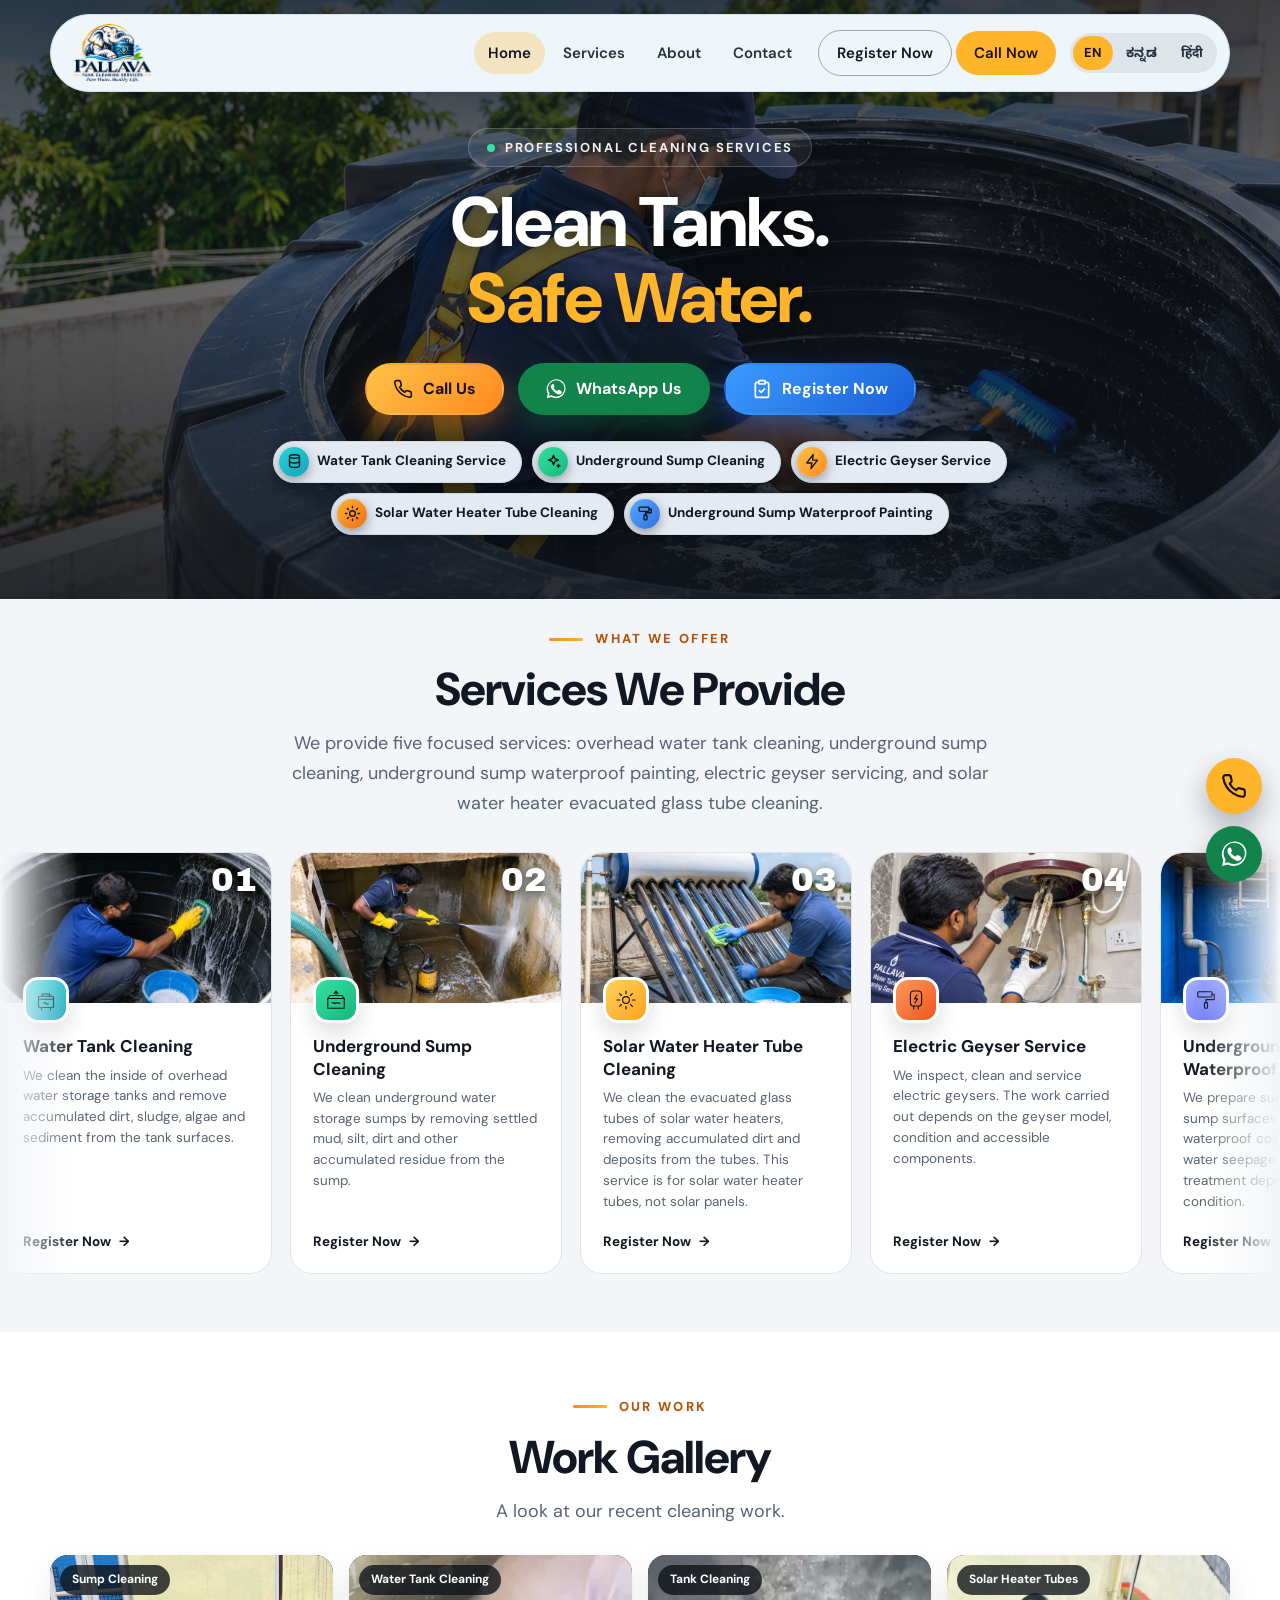
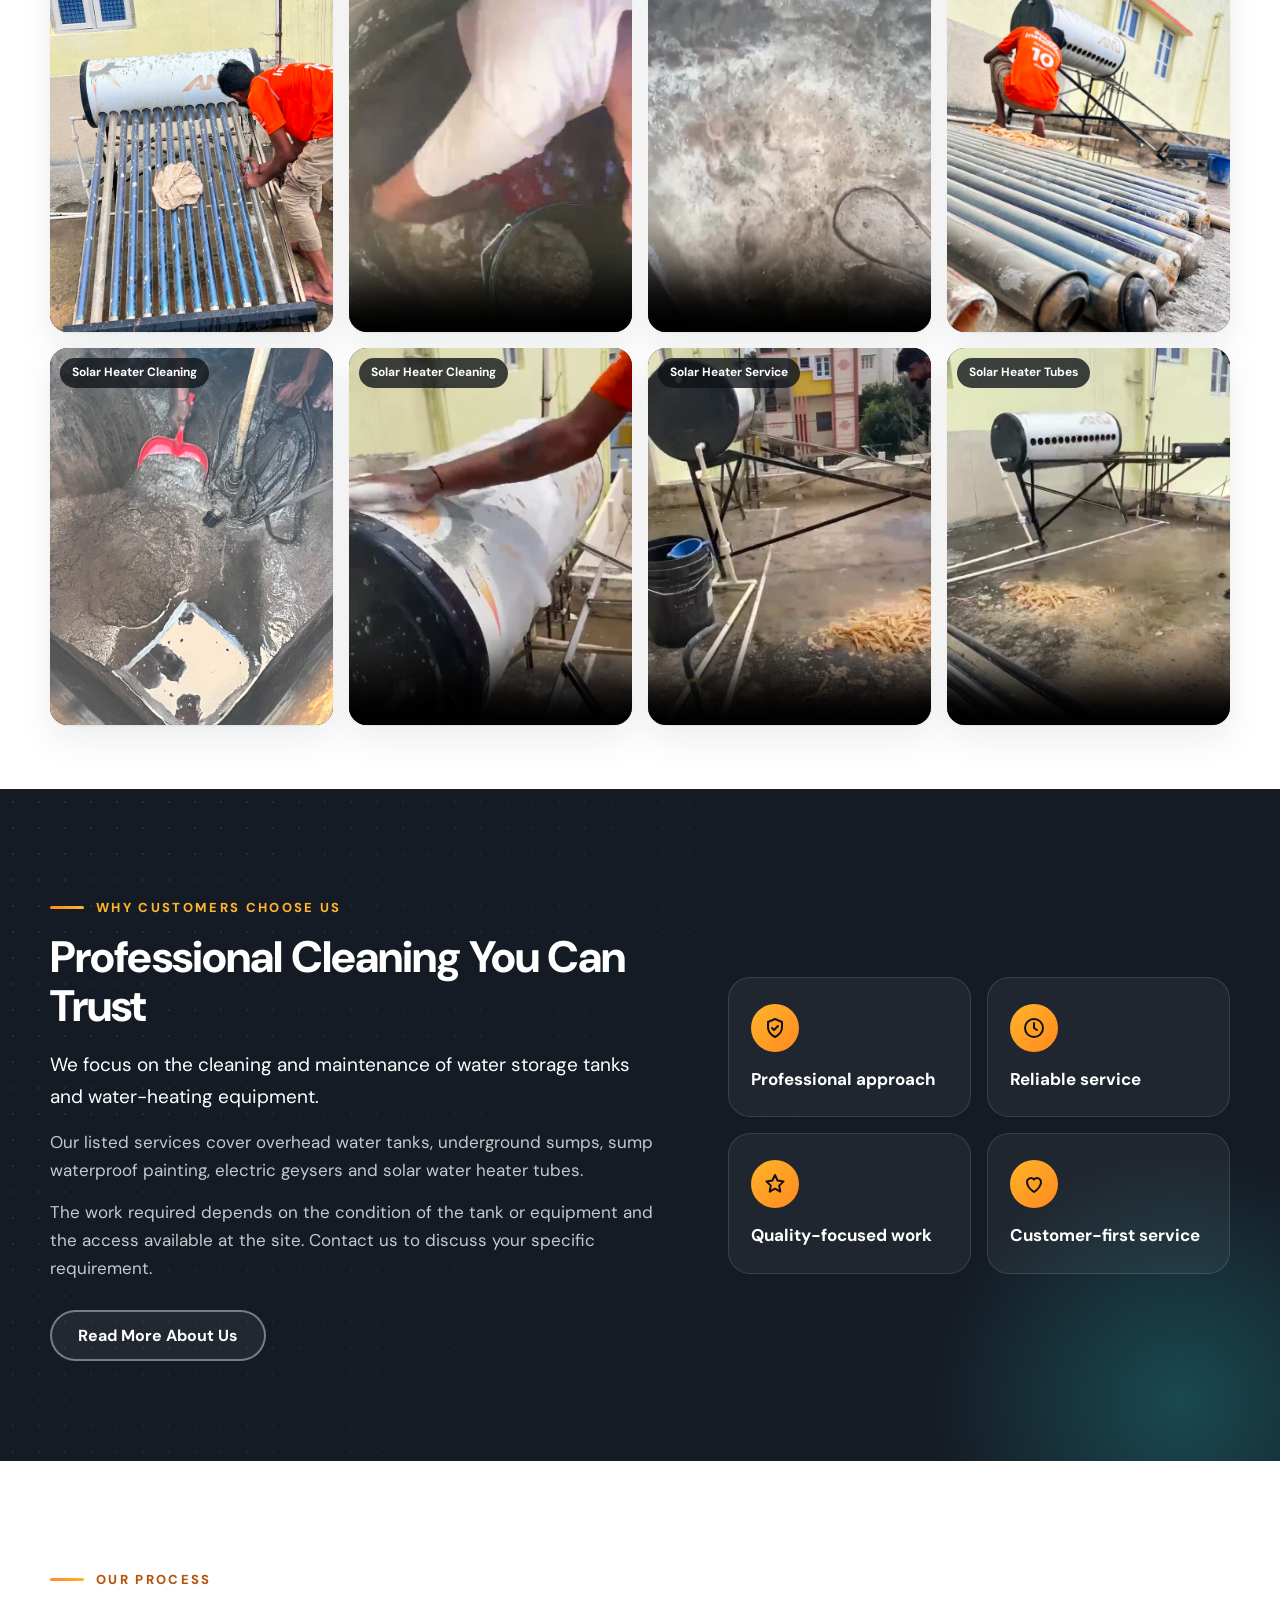
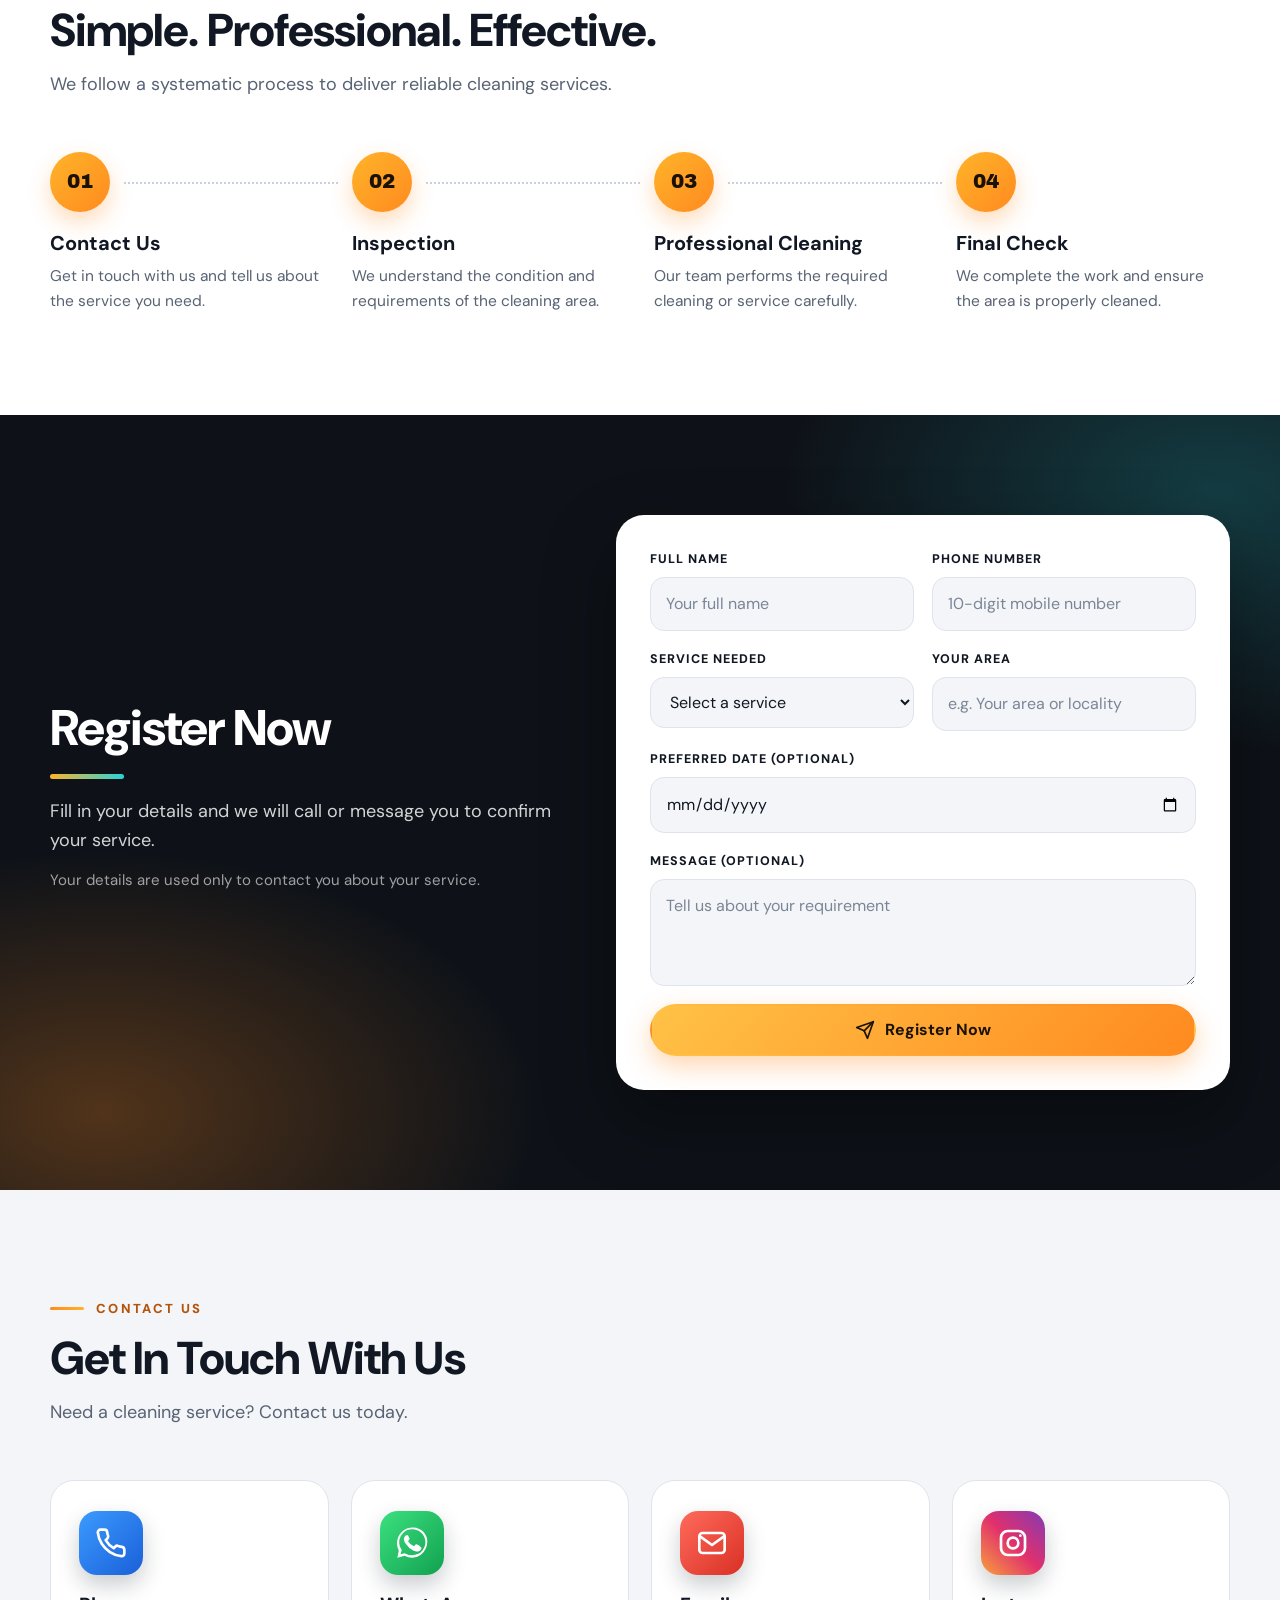
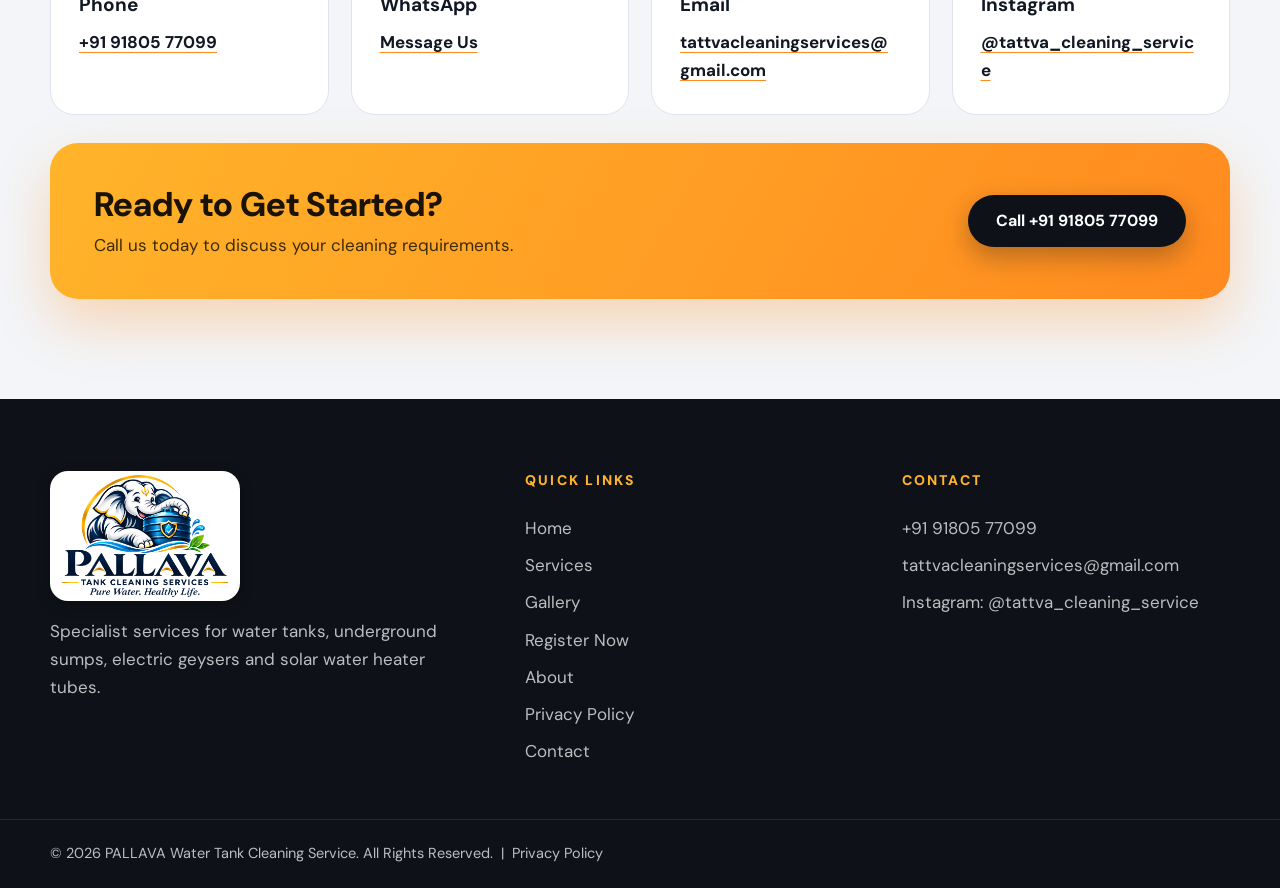
==== commit 77912e0a: "Add files via upload" ====
--- a/index.html
+++ b/index.html
@@ -347,11 +347,20 @@
             <a href="#contact">Contact</a>
         </div>
         <div class="footer-contact">
-            <h3>Contact</h3>
-            <a href="tel:+919180577099">+91 91805 77099</a>
-            <a href="mailto:tattvacleaningservices@gmail.com">tattvacleaningservices@gmail.com</a>
-            <a href="https://www.instagram.com/tattva_cleaning_service/" target="_blank" rel="noopener">Instagram: @tattva_cleaning_service</a>
-        </div>
+    <h3>Contact</h3>
+
+    <a href="tel:+919180577099">+91 91805 77099</a>
+
+    <a href="https://mail.google.com/mail/?view=cm&amp;fs=1&amp;to=tattvacleaningservices@gmail.com"
+       target="_blank" rel="noopener">
+        tattvacleaningservices@gmail.com
+    </a>
+
+    <a href="https://www.instagram.com/tattva_cleaning_service/"
+       target="_blank" rel="noopener">
+        Instagram: @tattva_cleaning_service
+    </a>
+</div>
     </div>
     <div class="footer-bottom">
         <div class="container">
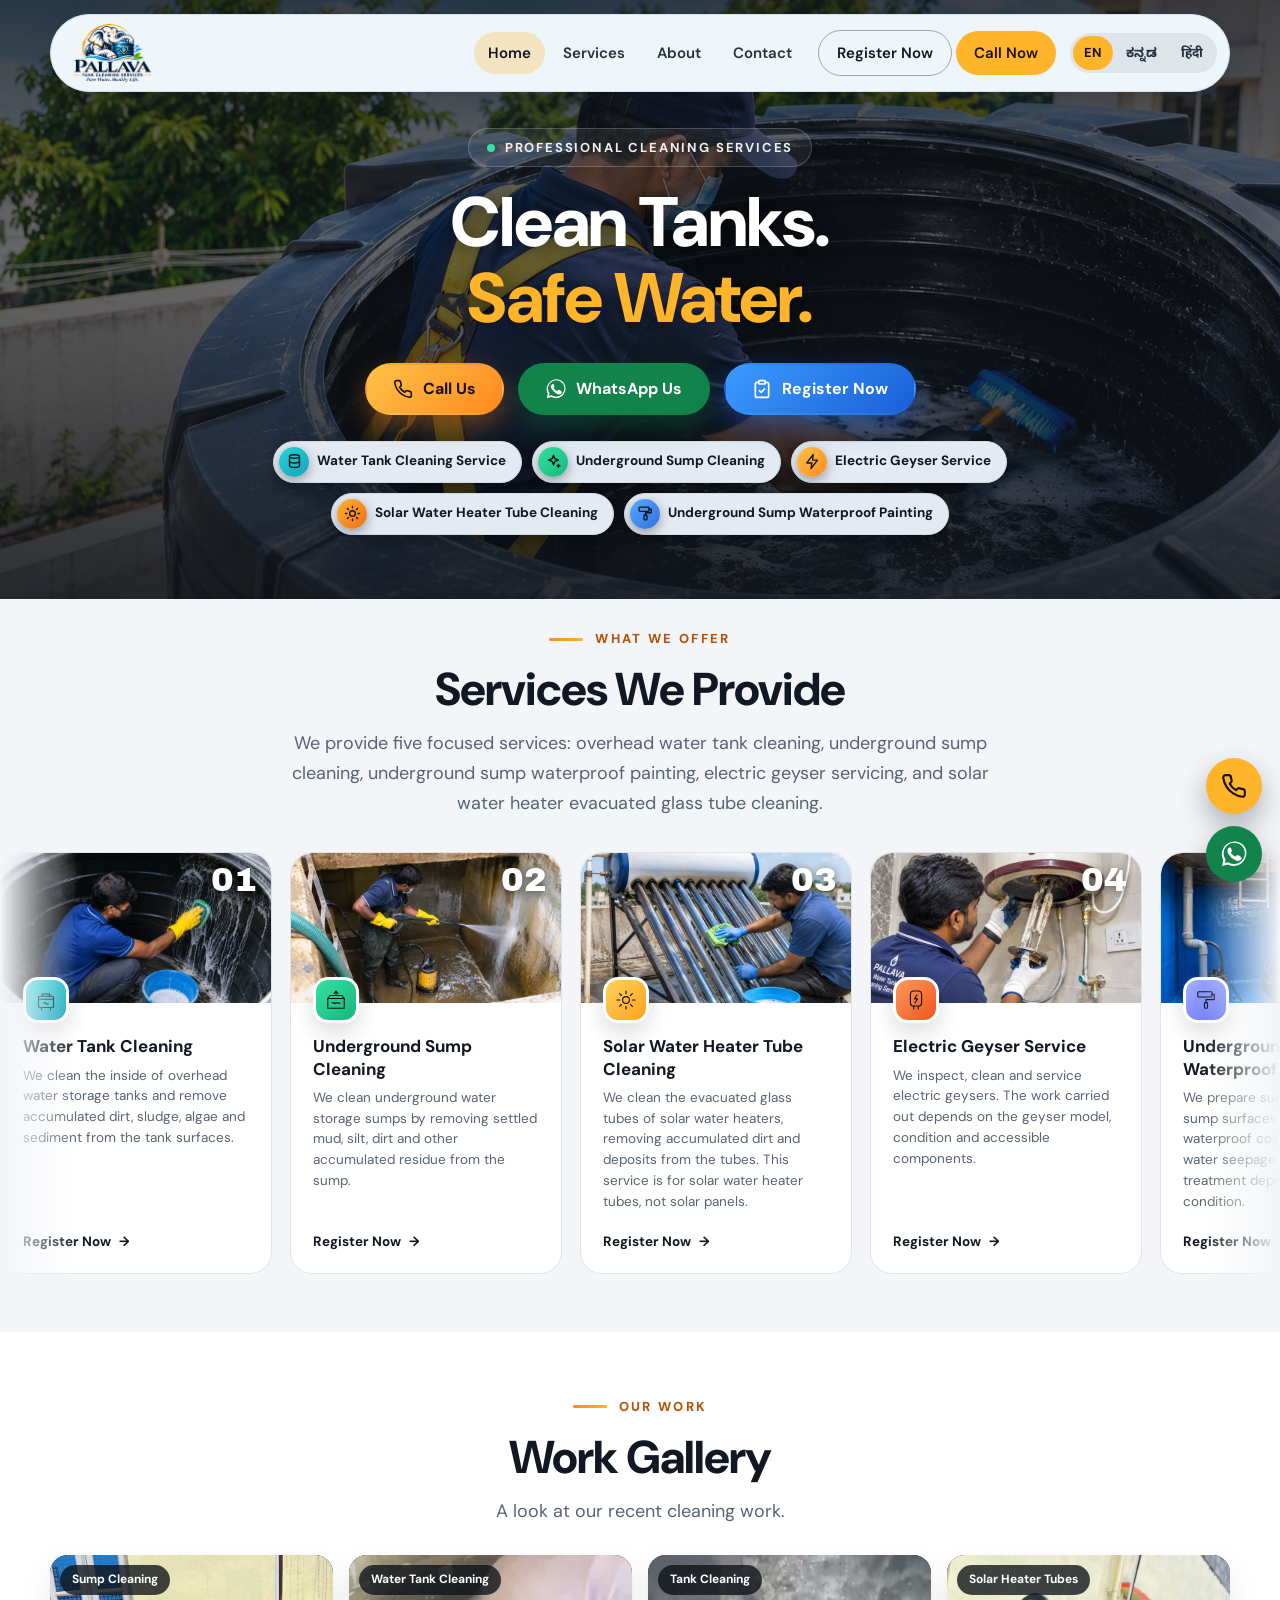
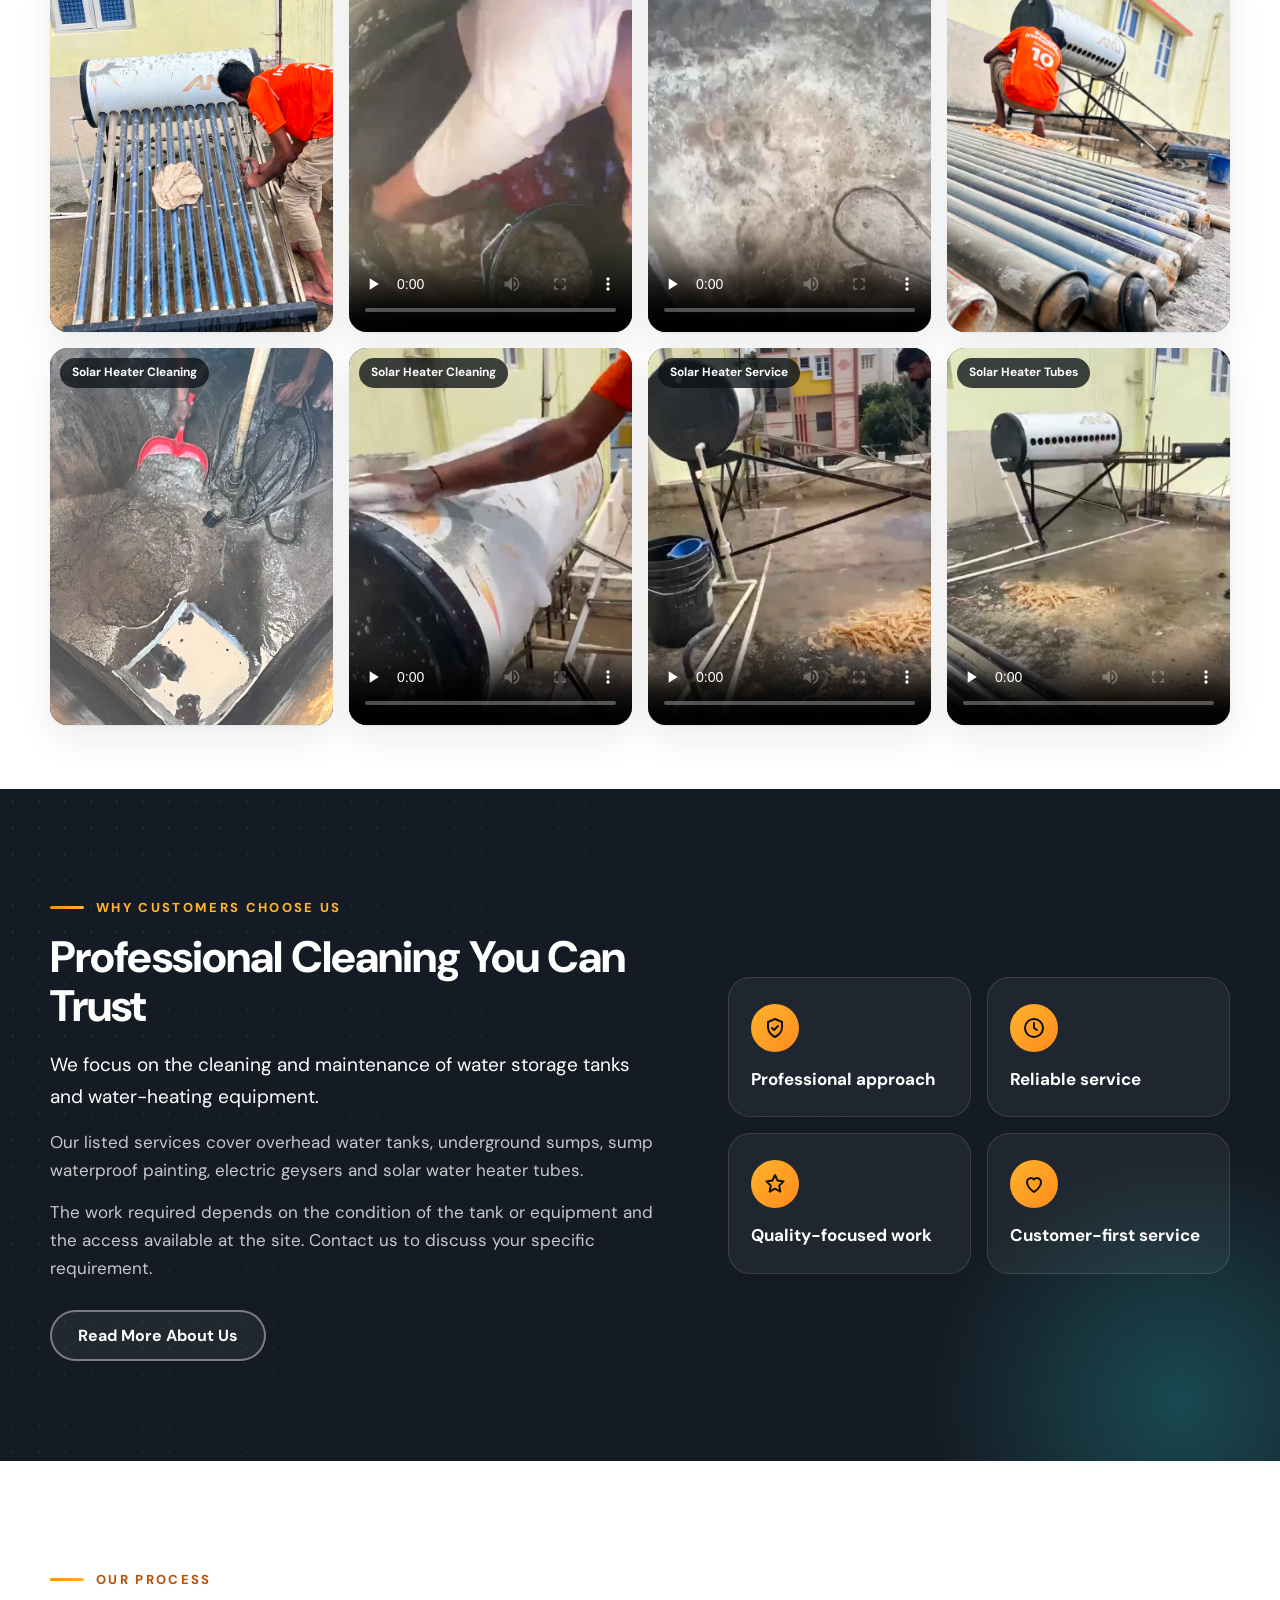
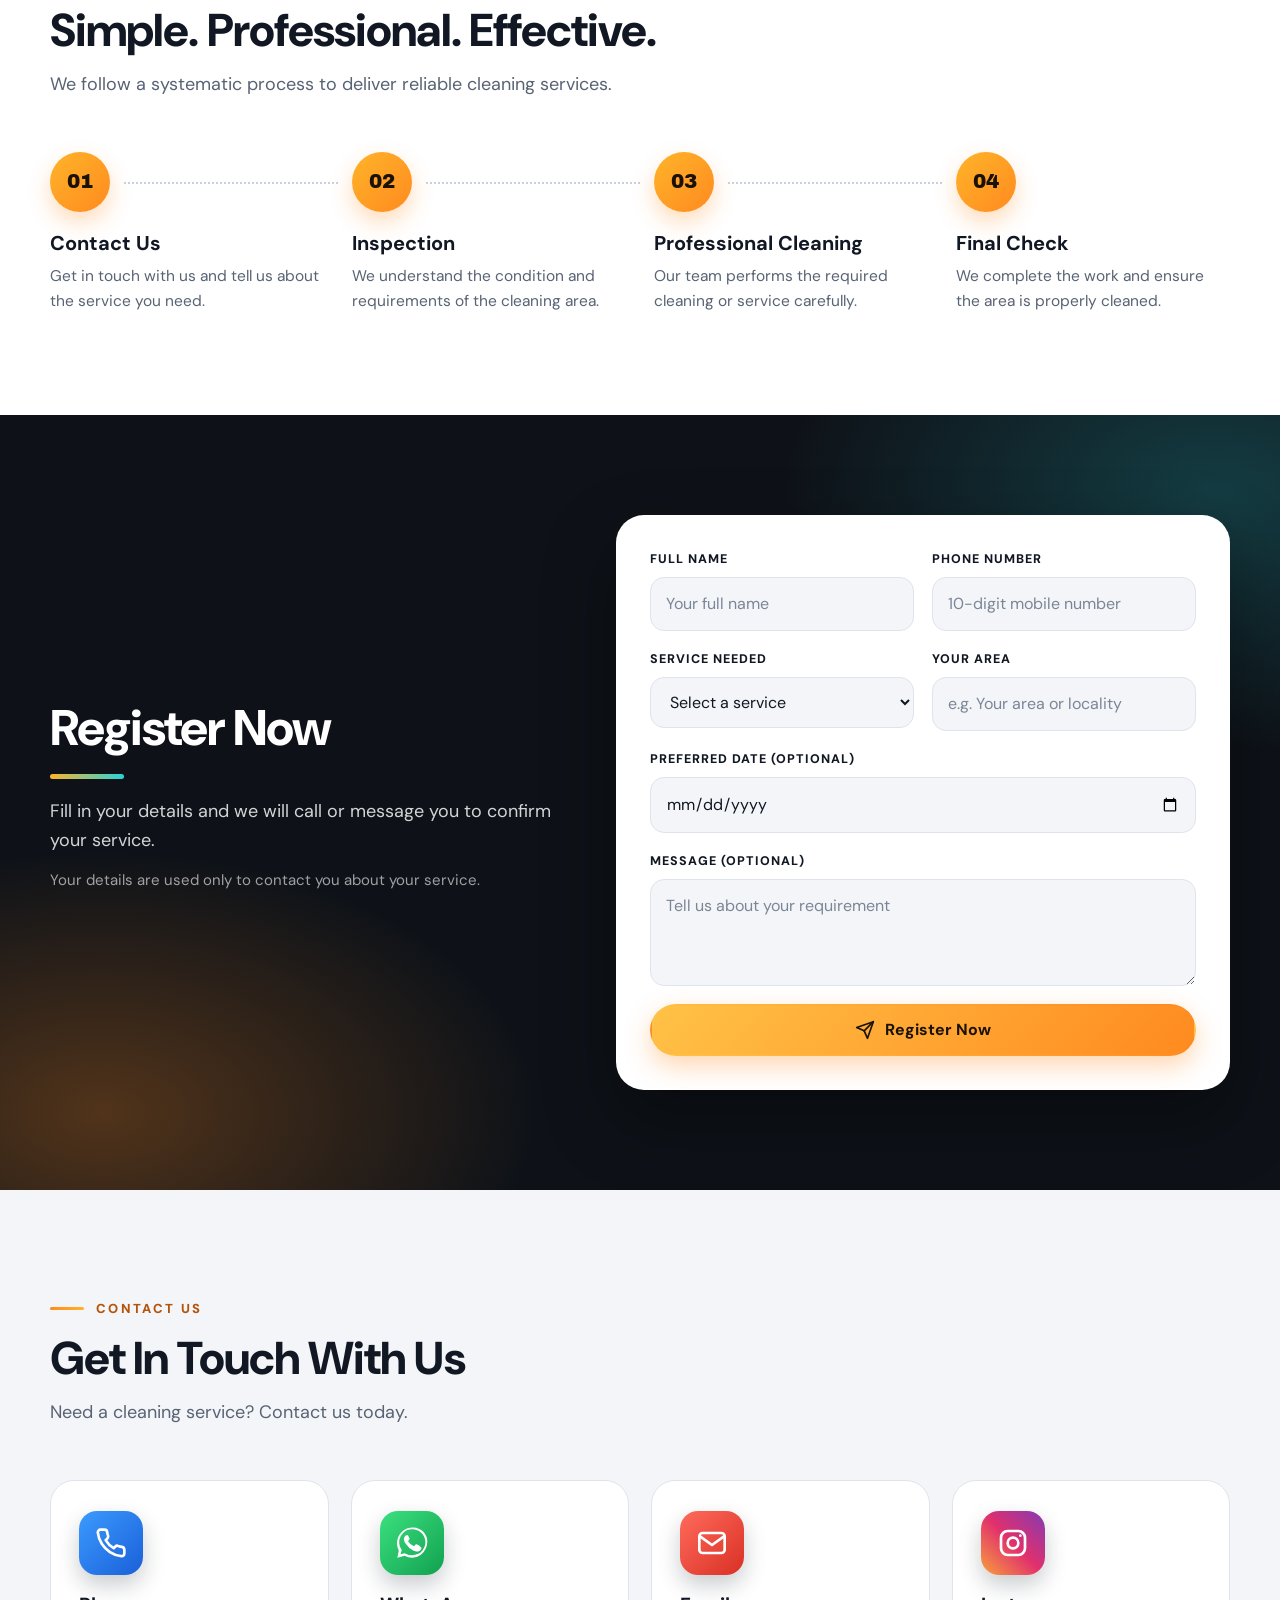
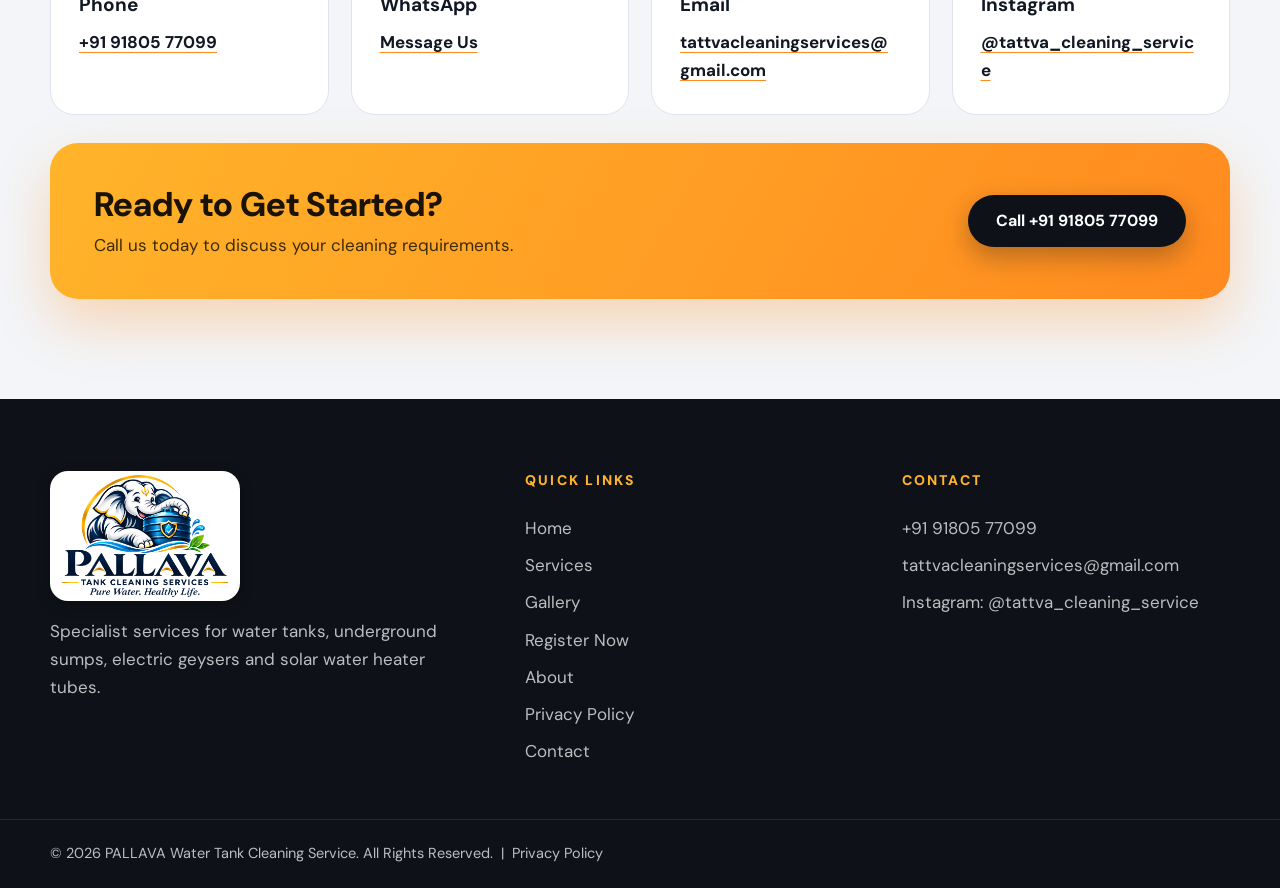
==== commit 0ef7c324: "Add files via upload" ====
--- a/index.html
+++ b/index.html
@@ -351,10 +351,10 @@
 
     <a href="tel:+919180577099">+91 91805 77099</a>
 
-    <a href="https://mail.google.com/mail/?view=cm&amp;fs=1&amp;to=tattvacleaningservices@gmail.com"
-       target="_blank" rel="noopener">
-        tattvacleaningservices@gmail.com
-    </a>
+    <a href="https://mail.google.com/mail/?view=cm&fs=1&to=tattvacleaningservices@gmail.com"
+   target="_blank" rel="noopener noreferrer">
+    tattvacleaningservices@gmail.com
+</a>
 
     <a href="https://www.instagram.com/tattva_cleaning_service/"
        target="_blank" rel="noopener">
